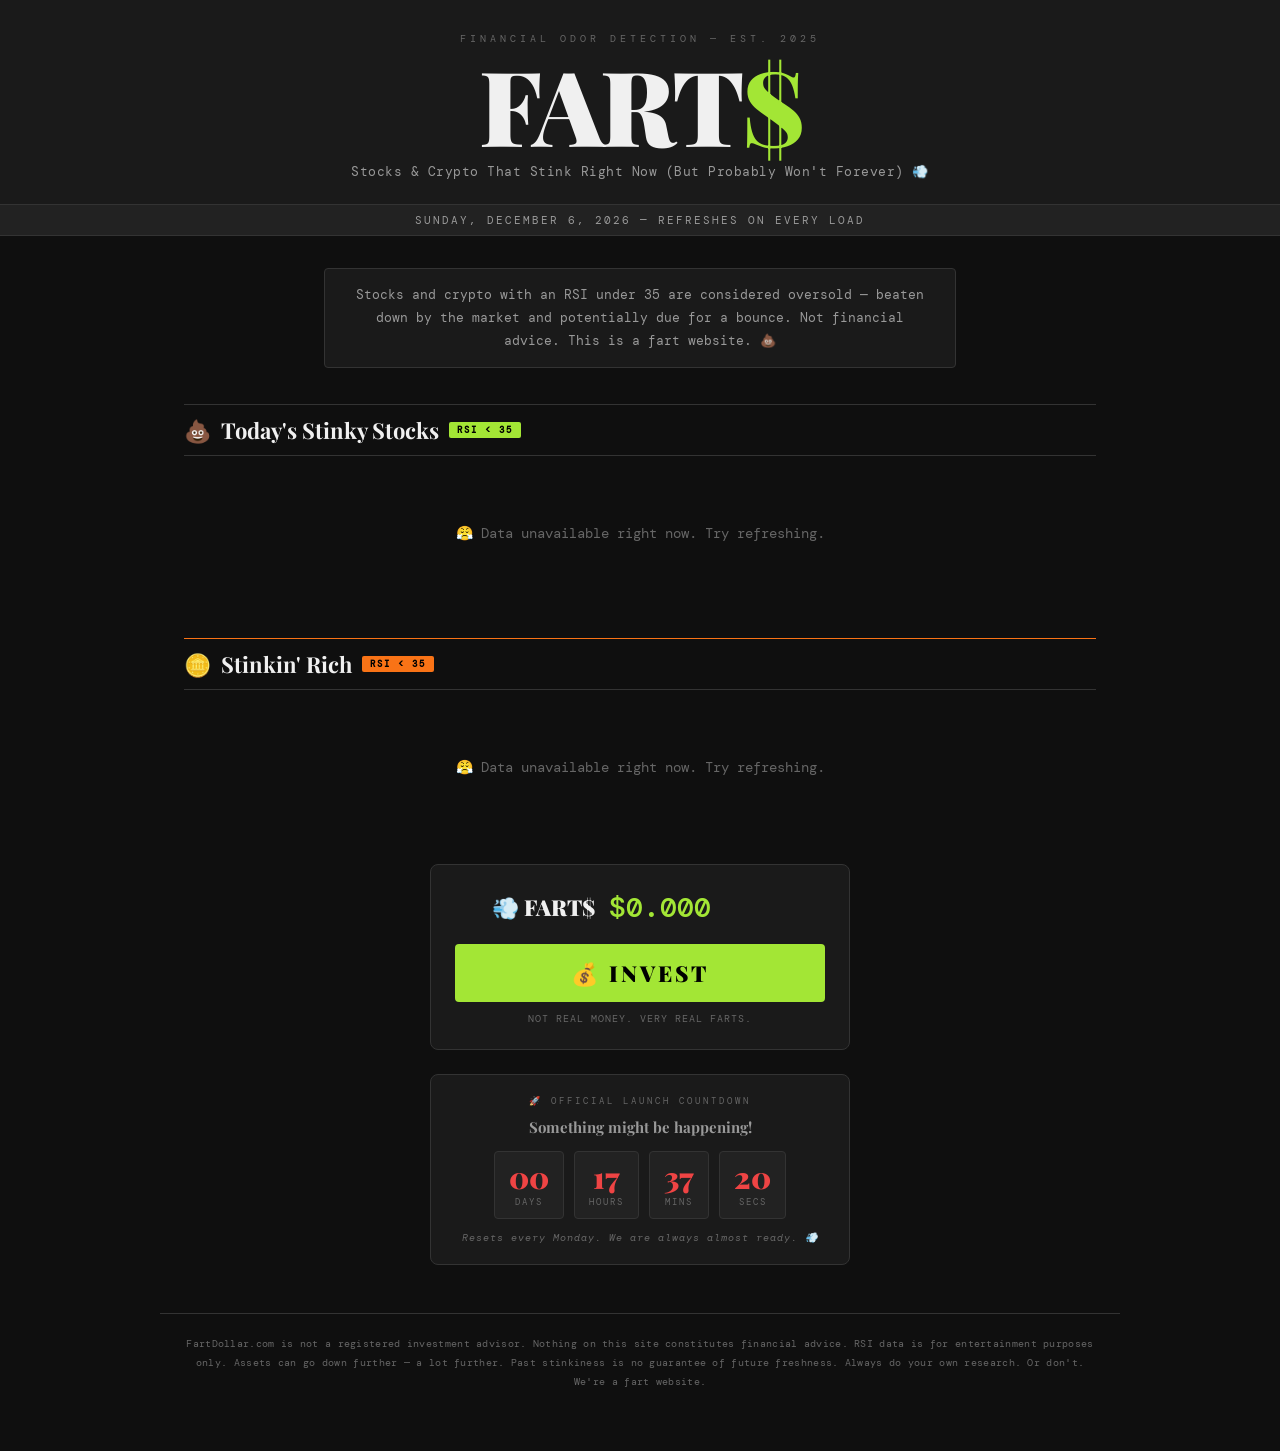
==== index.html @ 593f2642 "Update index.html" ====
<!DOCTYPE html>
<html lang="en">
<head>
  <meta charset="UTF-8" />
  <meta name="viewport" content="width=device-width, initial-scale=1.0" />
  <title>FartDollar.com — Today's Stinky Stocks & Crypto</title>
  <link href="https://fonts.googleapis.com/css2?family=Playfair+Display:wght@700;900&family=DM+Mono:wght@400;500&display=swap" rel="stylesheet" />
  <style>
    :root {
      --bg: #0f0f0f;
      --surface: #1a1a1a;
      --surface2: #222222;
      --border: #333333;
      --text: #f0f0f0;
      --text-muted: #999999;
      --text-dim: #666666;
      --green: #22c55e;
      --red: #ef4444;
      --gold: #f5c842;
      --stink: #a3e635;
      --crypto-accent: #f97316;
    }

    * { margin: 0; padding: 0; box-sizing: border-box; }

    body {
      background: var(--bg);
      color: var(--text);
      font-family: 'DM Mono', monospace;
      min-height: 100vh;
      padding-bottom: 60px;
    }

    /* ---- MASTHEAD ---- */
    .masthead {
      background: var(--surface);
      border-bottom: 1px solid var(--border);
      padding: 32px 24px 24px;
      text-align: center;
    }

    .tagline-top {
      font-size: 10px;
      letter-spacing: 4px;
      text-transform: uppercase;
      color: var(--text-dim);
      margin-bottom: 12px;
    }

    .site-title {
      font-family: 'Playfair Display', serif;
      font-size: clamp(52px, 11vw, 104px);
      font-weight: 900;
      color: var(--text);
      line-height: 0.9;
      letter-spacing: -3px;
      animation: titlePop 0.5s cubic-bezier(0.34, 1.56, 0.64, 1) both;
    }

    @keyframes titlePop {
      from { transform: scale(0.85); opacity: 0; }
      to   { transform: scale(1);    opacity: 1; }
    }

    .dollar-sign { color: var(--stink); }

    .tagline-bottom {
      font-size: 13px;
      color: var(--text-muted);
      margin-top: 12px;
      letter-spacing: 0.5px;
    }

    .waft {
      display: inline-block;
      animation: waft 2.5s ease-in-out infinite;
    }
    @keyframes waft {
      0%,100% { transform: rotate(-8deg) translateY(0); }
      50%      { transform: rotate(8deg)  translateY(-5px); }
    }

    /* ---- DATE BAR ---- */
    .datebar {
      background: var(--surface2);
      border-bottom: 1px solid var(--border);
      text-align: center;
      padding: 8px 16px;
      font-size: 11px;
      letter-spacing: 2px;
      text-transform: uppercase;
      color: var(--text-muted);
    }

    /* ---- EXPLAINER ---- */
    .explainer {
      max-width: 680px;
      margin: 32px auto 0;
      padding: 0 24px;
      text-align: center;
    }

    .explainer p {
      font-size: 13px;
      line-height: 1.8;
      color: var(--text-muted);
      border: 1px solid var(--border);
      padding: 14px 20px;
      background: var(--surface);
      border-radius: 4px;
    }

    /* ---- CONTAINER ---- */
    .container {
      max-width: 960px;
      margin: 36px auto 0;
      padding: 0 24px;
    }

    .section-header {
      font-family: 'Playfair Display', serif;
      font-size: 22px;
      font-weight: 700;
      color: var(--text);
      border-top: 1px solid var(--border);
      border-bottom: 1px solid var(--border);
      padding: 10px 0;
      margin-bottom: 20px;
      display: flex;
      align-items: center;
      gap: 10px;
    }

    .section-header.crypto-header {
      margin-top: 48px;
      border-top-color: var(--crypto-accent);
    }

    .section-header .pill {
      font-family: 'DM Mono', monospace;
      font-size: 9px;
      letter-spacing: 2px;
      text-transform: uppercase;
      background: var(--stink);
      color: #000;
      padding: 2px 8px;
      border-radius: 2px;
    }

    .section-header .pill.crypto {
      background: var(--crypto-accent);
    }

    /* ---- GRID ---- */
    .stocks-grid {
      display: grid;
      grid-template-columns: repeat(auto-fill, minmax(270px, 1fr));
      gap: 16px;
    }

    /* ---- CARDS ---- */
    .stock-card {
      background: var(--surface);
      border: 1px solid var(--border);
      border-radius: 6px;
      padding: 20px;
      position: relative;
      transition: border-color 0.15s, transform 0.15s;
      animation: cardIn 0.35s ease both;
    }

    .stock-card:hover {
      border-color: var(--stink);
      transform: translateY(-2px);
    }

    .stock-card.crypto-card:hover {
      border-color: var(--crypto-accent);
    }

    @keyframes cardIn {
      from { opacity: 0; transform: translateY(12px); }
      to   { opacity: 1; transform: translateY(0); }
    }

    .stock-card:nth-child(1)  { animation-delay: 0.04s; }
    .stock-card:nth-child(2)  { animation-delay: 0.08s; }
    .stock-card:nth-child(3)  { animation-delay: 0.12s; }
    .stock-card:nth-child(4)  { animation-delay: 0.16s; }
    .stock-card:nth-child(5)  { animation-delay: 0.20s; }
    .stock-card:nth-child(6)  { animation-delay: 0.24s; }
    .stock-card:nth-child(7)  { animation-delay: 0.28s; }
    .stock-card:nth-child(8)  { animation-delay: 0.32s; }
    .stock-card:nth-child(9)  { animation-delay: 0.36s; }
    .stock-card:nth-child(10) { animation-delay: 0.40s; }

    .stink-badge {
      position: absolute;
      top: 14px;
      right: 14px;
      font-size: 9px;
      font-weight: 500;
      letter-spacing: 1.5px;
      text-transform: uppercase;
      color: var(--stink);
      border: 1px solid var(--stink);
      padding: 2px 7px;
      border-radius: 2px;
    }

    .stink-badge.crypto { color: var(--crypto-accent); border-color: var(--crypto-accent); }

    .stock-ticker {
      font-family: 'Playfair Display', serif;
      font-size: 28px;
      font-weight: 900;
      color: var(--text);
      line-height: 1;
      padding-right: 70px;
    }

    .stock-name {
      font-size: 10px;
      color: var(--text-dim);
      margin-top: 3px;
      margin-bottom: 14px;
      text-transform: uppercase;
      letter-spacing: 0.5px;
      white-space: nowrap;
      overflow: hidden;
      text-overflow: ellipsis;
    }

    .stock-price-row {
      display: flex;
      align-items: baseline;
      gap: 10px;
      margin-bottom: 12px;
    }

    .stock-price {
      font-size: 20px;
      font-weight: 500;
      color: var(--text);
    }

    .stock-change {
      font-size: 13px;
      font-weight: 500;
      color: var(--red);
    }
    .stock-change.up { color: var(--green); }

    .divider {
      border: none;
      border-top: 1px solid var(--border);
      margin: 10px 0;
    }

    .stock-meta {
      display: grid;
      grid-template-columns: 1fr 1fr;
      gap: 10px;
    }

    .meta-item label {
      display: block;
      font-size: 9px;
      text-transform: uppercase;
      letter-spacing: 1px;
      color: var(--text-dim);
      margin-bottom: 2px;
    }

    .meta-item span {
      font-size: 13px;
      font-weight: 500;
      color: var(--text);
    }

    .rsi-wrap { grid-column: 1 / -1; }

    .rsi-label-row {
      display: flex;
      justify-content: space-between;
      font-size: 9px;
      color: var(--text-dim);
      text-transform: uppercase;
      letter-spacing: 1px;
      margin-bottom: 4px;
    }

    .rsi-bar {
      height: 5px;
      background: var(--surface2);
      border-radius: 3px;
      overflow: hidden;
    }

    .rsi-fill {
      height: 100%;
      border-radius: 3px;
      background: linear-gradient(to right, var(--green), var(--gold), var(--red));
    }

    .verdict {
      margin-top: 12px;
      font-size: 11px;
      font-style: italic;
      color: var(--text-muted);
      line-height: 1.5;
      border-left: 2px solid var(--border);
      padding-left: 10px;
    }

    /* ---- LOADING ---- */
    .loading-state {
      grid-column: 1 / -1;
      text-align: center;
      padding: 48px 24px;
      color: var(--text-dim);
      font-size: 14px;
    }

    .spin { display: inline-block; animation: spin 1s linear infinite; }
    @keyframes spin { to { transform: rotate(360deg); } }

    /* ---- FART BTN ---- */
    /* ---- INVEST WIDGET ---- */
    .invest-widget {
      margin: 40px auto 0;
      max-width: 420px;
      background: var(--surface);
      border: 1px solid var(--border);
      border-radius: 8px;
      padding: 24px;
      text-align: center;
    }

    .ticker-row {
      display: flex;
      align-items: center;
      justify-content: center;
      gap: 14px;
      margin-bottom: 18px;
    }

    .ticker-symbol {
      font-family: 'Playfair Display', serif;
      font-size: 22px;
      font-weight: 900;
      color: var(--text);
    }

    .ticker-price {
      font-size: 28px;
      font-weight: 500;
      color: var(--stink);
      transition: color 0.15s;
      font-variant-numeric: tabular-nums;
    }

    .ticker-change {
      font-size: 12px;
      color: var(--green);
      opacity: 0;
      transition: opacity 0.3s;
    }

    .ticker-change.flash { opacity: 1; }

    .invest-btn {
      display: block;
      width: 100%;
      background: var(--stink);
      color: #000;
      border: none;
      font-family: 'Playfair Display', serif;
      font-size: 22px;
      font-weight: 900;
      letter-spacing: 3px;
      text-transform: uppercase;
      padding: 14px 24px;
      cursor: pointer;
      border-radius: 4px;
      transition: background 0.15s, transform 0.1s;
      margin-bottom: 10px;
    }
    .invest-btn:hover  { background: #c8f035; }
    .invest-btn:active { transform: scale(0.97); }

    .invest-sub {
      font-size: 10px;
      color: var(--text-dim);
      letter-spacing: 1px;
      text-transform: uppercase;
    }


    /* ---- COUNTDOWN ---- */
    .countdown-widget {
      margin: 24px auto 0;
      max-width: 420px;
      background: var(--surface);
      border: 1px solid var(--border);
      border-radius: 8px;
      padding: 20px 24px;
      text-align: center;
    }
    .countdown-label {
      font-size: 9px;
      letter-spacing: 3px;
      text-transform: uppercase;
      color: var(--text-dim);
      margin-bottom: 10px;
    }
    .countdown-title {
      font-family: 'Playfair Display', serif;
      font-size: 15px;
      font-weight: 700;
      color: var(--text-muted);
      margin-bottom: 14px;
    }
    .countdown-blocks {
      display: flex;
      justify-content: center;
      gap: 10px;
    }
    .cd-block {
      background: var(--surface2);
      border: 1px solid var(--border);
      border-radius: 4px;
      padding: 10px 14px;
      min-width: 60px;
    }
    .cd-num {
      font-family: 'Playfair Display', serif;
      font-size: 30px;
      font-weight: 900;
      color: var(--red);
      line-height: 1;
      font-variant-numeric: tabular-nums;
    }
    .cd-unit {
      font-size: 9px;
      letter-spacing: 2px;
      text-transform: uppercase;
      color: var(--text-dim);
      margin-top: 4px;
    }
    .countdown-sub {
      font-size: 10px;
      color: var(--text-dim);
      letter-spacing: 1px;
      margin-top: 12px;
      font-style: italic;
    }
    .puff {
      position: fixed;
      pointer-events: none;
      font-size: 30px;
      animation: puff 1.3s ease-out forwards;
      z-index: 999;
    }
    @keyframes puff {
      0%   { opacity: 1; transform: scale(0.5) translateY(0); }
      100% { opacity: 0; transform: scale(2.2) translateY(-70px); }
    }

    /* ---- FOOTER ---- */
    footer {
      max-width: 960px;
      margin: 48px auto 0;
      padding: 20px 24px 0;
      border-top: 1px solid var(--border);
      font-size: 10px;
      letter-spacing: 0.3px;
      color: var(--text-dim);
      text-align: center;
      line-height: 1.9;
    }
  </style>
</head>
<body>

  <div class="masthead">
    <div class="tagline-top">Financial Odor Detection — Est. 2025</div>
    <div class="site-title">FART<span class="dollar-sign">$</span></div>
    <div class="tagline-bottom">
      Stocks &amp; Crypto That Stink Right Now (But Probably Won't Forever)
      <span class="waft">💨</span>
    </div>
  </div>

  <div class="datebar" id="datebar">Loading market data...</div>

  <div class="explainer">
    <p>
      Stocks and crypto with an RSI under 35 are considered oversold — beaten down by the market and potentially due for a bounce.
      Not financial advice. This is a fart website. 💩
    </p>
  </div>

  <div class="container">

    <div class="section-header">
      <span>💩</span> Today's Stinky Stocks
      <span class="pill">RSI &lt; 35</span>
    </div>
    <div id="stocks-grid" class="stocks-grid">
      <div class="loading-state"><span class="spin">⏳</span>&nbsp; Sniffing the market...</div>
    </div>

    <div class="section-header crypto-header">
      <span>🪙</span> Stinkin' Rich
      <span class="pill crypto">RSI &lt; 35</span>
    </div>
    <div id="crypto-grid" class="stocks-grid">
      <div class="loading-state"><span class="spin">⏳</span>&nbsp; Sniffing the blockchain...</div>
    </div>

    <div class="invest-widget">
      <div class="ticker-row">
        <div class="ticker-symbol">💨 FART$</div>
        <div class="ticker-price" id="fart-price">$0.000</div>
        <div class="ticker-change" id="fart-change">▲ +$0.001</div>
      </div>
      <button class="invest-btn" onclick="invest()">💰 INVEST</button>
      <div class="invest-sub">Not real money. Very real farts.</div>
    </div>

    <div class="countdown-widget">
      <div class="countdown-label">🚀 Official Launch Countdown</div>
      <div class="countdown-title">Something might be happening!</div>
      <div class="countdown-blocks">
        <div class="cd-block"><div class="cd-num" id="cd-d">00</div><div class="cd-unit">Days</div></div>
        <div class="cd-block"><div class="cd-num" id="cd-h">00</div><div class="cd-unit">Hours</div></div>
        <div class="cd-block"><div class="cd-num" id="cd-m">00</div><div class="cd-unit">Mins</div></div>
        <div class="cd-block"><div class="cd-num" id="cd-s">00</div><div class="cd-unit">Secs</div></div>
      </div>
      <div class="countdown-sub">Resets every Monday. We are always almost ready. 💨</div>
    </div>
  </div>

  <footer>
    FartDollar.com is not a registered investment advisor. Nothing on this site constitutes financial advice.
    RSI data is for entertainment purposes only. Assets can go down further — a lot further.
    Past stinkiness is no guarantee of future freshness. Always do your own research. Or don't. We're a fart website.
  </footer>

  <script>
    // ---- WEB AUDIO FART ----
    function playFart() {
      const ctx = new (window.AudioContext || window.webkitAudioContext)();
      const dur = 0.85;
      const buf = ctx.createBuffer(1, ctx.sampleRate * dur, ctx.sampleRate);
      const d = buf.getChannelData(0);
      for (let i = 0; i < d.length; i++) {
        const t = i / ctx.sampleRate;
        const freq = 85 + 55 * Math.exp(-t * 4) + 18 * Math.sin(t * 38);
        d[i] = (Math.random() * 2 - 1) * 0.55 * Math.exp(-t * 3)
              + Math.sin(2 * Math.PI * freq * t) * 0.38 * Math.exp(-t * 2.4);
      }
      const src = ctx.createBufferSource();
      src.buffer = buf;
      const gain = ctx.createGain();
      gain.gain.setValueAtTime(0.75, 0);
      gain.gain.exponentialRampToValueAtTime(0.001, dur);
      src.connect(gain); gain.connect(ctx.destination); src.start();

      ['💨','😤','🌫️','💨','🤢'].forEach((e, i) => {
        setTimeout(() => {
          const el = document.createElement('div');
          el.className = 'puff'; el.textContent = e;
          el.style.left = (15 + Math.random() * 65) + 'vw';
          el.style.top  = (15 + Math.random() * 55) + 'vh';
          document.body.appendChild(el);
          setTimeout(() => el.remove(), 1400);
        }, i * 130);
      });
    }

    // ---- DATE ----
    document.getElementById('datebar').textContent =
      new Date().toLocaleDateString('en-US', { weekday:'long', year:'numeric', month:'long', day:'numeric' })
      + ' — Refreshes on every load';

    // ---- VERDICTS ----
    const STOCK_VERDICTS = [
      "Has been through worse. Probably.",
      "Down bad, but the fundamentals haven't changed.",
      "The market overreacted. At least that's the hope.",
      "Smells like an opportunity if you can hold your nose.",
      "Everyone hates it right now. Contrarian catnip.",
      "Beat up, not beaten. (Allegedly.)",
      "Technically oversold. Emotionally, who knows.",
      "The chart looks like a ski slope. Time to buy a lift ticket?",
      "Still standing. Just barely.",
      "This too shall pass. Hopefully.",
    ];

    const CRYPTO_VERDICTS = [
      "The blockchain is crying. Probably.",
      "Web3 believers are buying this dip. Or so they claim.",
      "Down bad. But it's crypto, so who even knows.",
      "Your degenerate uncle would call this a gift.",
      "If you squint at the chart, it looks like a bottom.",
      "Oversold or just... over? That's the question.",
      "HODLers are sweating. Opportunity awaits?",
      "The vibes are terrible. The RSI agrees.",
      "Even the memes have gotten quieter.",
      "Buy the stink, sell the rally. (Not advice.)",
    ];

    // ---- WATCHLISTS ----
    const STOCK_WATCHLIST = [
      { ticker: 'AAPL',  name: 'Apple' },
      { ticker: 'MSFT',  name: 'Microsoft' },
      { ticker: 'GOOGL', name: 'Alphabet' },
      { ticker: 'AMZN',  name: 'Amazon' },
      { ticker: 'META',  name: 'Meta' },
      { ticker: 'NVDA',  name: 'NVIDIA' },
      { ticker: 'TSLA',  name: 'Tesla' },
      { ticker: 'AMD',   name: 'AMD' },
      { ticker: 'INTC',  name: 'Intel' },
      { ticker: 'NFLX',  name: 'Netflix' },
      { ticker: 'DIS',   name: 'Disney' },
      { ticker: 'PYPL',  name: 'PayPal' },
      { ticker: 'SNAP',  name: 'Snap' },
      { ticker: 'UBER',  name: 'Uber' },
      { ticker: 'COIN',  name: 'Coinbase' },
      { ticker: 'PLTR',  name: 'Palantir' },
      { ticker: 'SHOP',  name: 'Shopify' },
      { ticker: 'NIO',   name: 'NIO' },
      { ticker: 'BABA',  name: 'Alibaba' },
      { ticker: 'PFE',   name: 'Pfizer' },
      { ticker: 'BAC',   name: 'Bank of America' },
      { ticker: 'XOM',   name: 'ExxonMobil' },
      { ticker: 'F',     name: 'Ford' },
      { ticker: 'GM',    name: 'GM' },
      { ticker: 'NKE',   name: 'Nike' },
    ];

    const CRYPTO_WATCHLIST = [
      { ticker: 'BTC',  name: 'Bitcoin' },
      { ticker: 'ETH',  name: 'Ethereum' },
      { ticker: 'SOL',  name: 'Solana' },
      { ticker: 'XRP',  name: 'XRP' },
      { ticker: 'DOGE', name: 'Dogecoin' },
      { ticker: 'ADA',  name: 'Cardano' },
      { ticker: 'AVAX', name: 'Avalanche' },
      { ticker: 'LINK', name: 'Chainlink' },
      { ticker: 'DOT',  name: 'Polkadot' },
      { ticker: 'LTC',  name: 'Litecoin' },
    ];

    const POLY_KEY = 'uqV0UrgYGRmx0b2CG7XUyuDsLj2h6HIE';

    // Fetch 60 days of daily closes from Polygon, calculate RSI ourselves
    async function fetchStock({ ticker, name }) {
      try {
        const to   = new Date().toISOString().slice(0, 10);
        const from = new Date(Date.now() - 90 * 86400000).toISOString().slice(0, 10);

        // Aggregates (daily candles)
        const aggUrl = `https://api.polygon.io/v2/aggs/ticker/${ticker}/range/1/day/${from}/${to}?adjusted=true&sort=asc&limit=120&apiKey=${POLY_KEY}`;
        const aggRes = await fetch(aggUrl);
        const aggJson = await aggRes.json();
        if (!aggJson.results || aggJson.results.length < 15) return null;

        const results  = aggJson.results;
        const closes   = results.map(r => r.c);
        const latest   = results[results.length - 1];
        const prev     = results[results.length - 2];
        const price    = latest.c;
        const prevClose = prev.c;
        const change   = price - prevClose;
        const changePct = (change / prevClose) * 100;
        const volume   = latest.v;
        const rsi      = calcRSI(closes, 14);

        // Get market cap from ticker details
        let mktCap = null;
        try {
          const detUrl = `https://api.polygon.io/v3/reference/tickers/${ticker}?apiKey=${POLY_KEY}`;
          const detRes = await fetch(detUrl);
          const detJson = await detRes.json();
          mktCap = detJson.results?.market_cap || null;
        } catch {}

        return { ticker, name, price, change, changePct, rsi, volume, mktCap };
      } catch { return null; }
    }

    async function fetchCrypto({ ticker, name }) {
      try {
        const to   = new Date().toISOString().slice(0, 10);
        const from = new Date(Date.now() - 90 * 86400000).toISOString().slice(0, 10);
        const symbol = `X:${ticker}USD`;

        const aggUrl = `https://api.polygon.io/v2/aggs/ticker/${symbol}/range/1/day/${from}/${to}?adjusted=true&sort=asc&limit=120&apiKey=${POLY_KEY}`;
        const aggRes = await fetch(aggUrl);
        const aggJson = await aggRes.json();
        if (!aggJson.results || aggJson.results.length < 15) return null;

        const results   = aggJson.results;
        const closes    = results.map(r => r.c);
        const latest    = results[results.length - 1];
        const prev      = results[results.length - 2];
        const price     = latest.c;
        const prevClose = prev.c;
        const change    = price - prevClose;
        const changePct = (change / prevClose) * 100;
        const volume    = latest.v;
        const rsi       = calcRSI(closes, 14);

        return { ticker, name, price, change, changePct, rsi, volume, mktCap: null };
      } catch { return null; }
    }

    function calcRSI(closes, period) {
      if (closes.length < period + 1) return null;
      let gains = 0, losses = 0;
      for (let i = closes.length - period; i < closes.length; i++) {
        const diff = closes[i] - closes[i - 1];
        if (diff > 0) gains += diff; else losses += Math.abs(diff);
      }
      const ag = gains / period, al = losses / period;
      if (al === 0) return 100;
      return 100 - (100 / (1 + ag / al));
    }

    function fmt(n) {
      if (!n) return '—';
      if (n >= 1e12) return '$' + (n/1e12).toFixed(1) + 'T';
      if (n >= 1e9)  return '$' + (n/1e9).toFixed(1)  + 'B';
      if (n >= 1e6)  return '$' + (n/1e6).toFixed(1)  + 'M';
      return '$' + n.toLocaleString();
    }

    function fmtVol(n) {
      if (!n) return '—';
      if (n >= 1e9) return (n/1e9).toFixed(1) + 'B';
      if (n >= 1e6) return (n/1e6).toFixed(1) + 'M';
      if (n >= 1e3) return (n/1e3).toFixed(0) + 'K';
      return n.toString();
    }

    function fmtPrice(p, isCrypto) {
      if (!p) return '—';
      if (isCrypto && p < 1)   return '$' + p.toFixed(4);
      if (isCrypto && p < 100) return '$' + p.toFixed(2);
      return '$' + p.toLocaleString(undefined, { minimumFractionDigits: 2, maximumFractionDigits: 2 });
    }

    function renderCard(stock, idx, isCrypto) {
      const verdicts = isCrypto ? CRYPTO_VERDICTS : STOCK_VERDICTS;
      const isUp = stock.change >= 0;
      const rsiPct = Math.min(100, Math.max(0, stock.rsi || 0));
      const verdict = verdicts[idx % verdicts.length];
      const cryptoClass = isCrypto ? ' crypto-card' : '';
      const badgeClass  = isCrypto ? ' crypto' : '';
      const displayTicker = stock.ticker.replace('-USD', '');

      return `
        <div class="stock-card${cryptoClass}">
          <div class="stink-badge${badgeClass}">💩 Oversold</div>
          <div class="stock-ticker">${displayTicker}</div>
          <div class="stock-name">${stock.name}</div>
          <div class="stock-price-row">
            <div class="stock-price">${fmtPrice(stock.price, isCrypto)}</div>
            <div class="stock-change ${isUp ? 'up' : ''}">
              ${isUp ? '▲' : '▼'} ${Math.abs(stock.changePct).toFixed(2)}%
            </div>
          </div>
          <hr class="divider"/>
          <div class="stock-meta">
            <div class="meta-item">
              <label>Mkt Cap</label>
              <span>${fmt(stock.mktCap)}</span>
            </div>
            <div class="meta-item">
              <label>Volume</label>
              <span>${fmtVol(stock.volume)}</span>
            </div>
            <div class="rsi-wrap">
              <div class="rsi-label-row">
                <span>RSI(14): ${stock.rsi?.toFixed(1) ?? '—'}</span>
                <span>Oversold → Overbought</span>
              </div>
              <div class="rsi-bar">
                <div class="rsi-fill" style="width: ${rsiPct}%"></div>
              </div>
            </div>
          </div>
          <div class="verdict">${verdict}</div>
        </div>
      `;
    }

    async function loadSection(watchlist, gridId, isCrypto) {
      const grid = document.getElementById(gridId);

      // Polygon has no per-call rate limits — fetch all in parallel
      const fetched = await Promise.all(
        watchlist.map(item => isCrypto ? fetchCrypto(item) : fetchStock(item))
      );
      let results = fetched.filter(Boolean);

      const oversold = results
        .filter(s => s.rsi !== null && s.rsi < 35)
        .sort((a, b) => a.rsi - b.rsi)
        .slice(0, 9);

      if (oversold.length === 0) {
        const fallback = results
          .filter(s => s.rsi !== null)
          .sort((a, b) => a.rsi - b.rsi)
          .slice(0, 6);

        if (fallback.length === 0) {
          grid.innerHTML = `<div class="loading-state">😤 Data unavailable right now. Try refreshing.</div>`;
          return;
        }

        const note = isCrypto
          ? "Nothing's truly oversold in crypto today — showing the least-loved coins from our watchlist."
          : "Nothing's truly oversold today — showing the least-loved stocks from our watchlist.";

        grid.innerHTML = `
          <div style="grid-column:1/-1;font-size:11px;color:var(--text-dim);font-style:italic;margin-bottom:4px;">
            💡 ${note}
          </div>
          ${fallback.map((s, i) => renderCard(s, i, isCrypto)).join('')}
        `;
        return;
      }

      grid.innerHTML = oversold.map((s, i) => renderCard(s, i, isCrypto)).join('');
    }

    // ---- INVEST TICKER ----
    let fartPrice = 0.000;

    function invest() {
      fartPrice = Math.round((fartPrice + 0.001) * 1000) / 1000;
      const priceEl  = document.getElementById('fart-price');
      const changeEl = document.getElementById('fart-change');
      priceEl.textContent = '$' + fartPrice.toFixed(3);
      changeEl.classList.remove('flash');
      void changeEl.offsetWidth; // reflow to restart animation
      changeEl.classList.add('flash');
      setTimeout(() => changeEl.classList.remove('flash'), 800);
      playFart();
    }


    // ---- COUNTDOWN (resets every Monday) ----
    function updateCountdown() {
      const now = new Date();
      const nextMonday = new Date(now);
      const day = now.getDay(); // 0=Sun, 1=Mon...
      const daysUntilMonday = day === 1 ? 7 : (8 - day) % 7 || 7;
      nextMonday.setDate(now.getDate() + daysUntilMonday);
      nextMonday.setHours(0, 0, 0, 0);
      const diff = nextMonday - now;
      const d = Math.floor(diff / 86400000);
      const h = Math.floor((diff % 86400000) / 3600000);
      const m = Math.floor((diff % 3600000) / 60000);
      const s = Math.floor((diff % 60000) / 1000);
      document.getElementById("cd-d").textContent = String(d).padStart(2,"0");
      document.getElementById("cd-h").textContent = String(h).padStart(2,"0");
      document.getElementById("cd-m").textContent = String(m).padStart(2,"0");
      document.getElementById("cd-s").textContent = String(s).padStart(2,"0");
    }
    updateCountdown();
    setInterval(updateCountdown, 1000);
    loadSection(STOCK_WATCHLIST, 'stocks-grid', false);
    loadSection(CRYPTO_WATCHLIST, 'crypto-grid', true);
  </script>
</body>
</html>
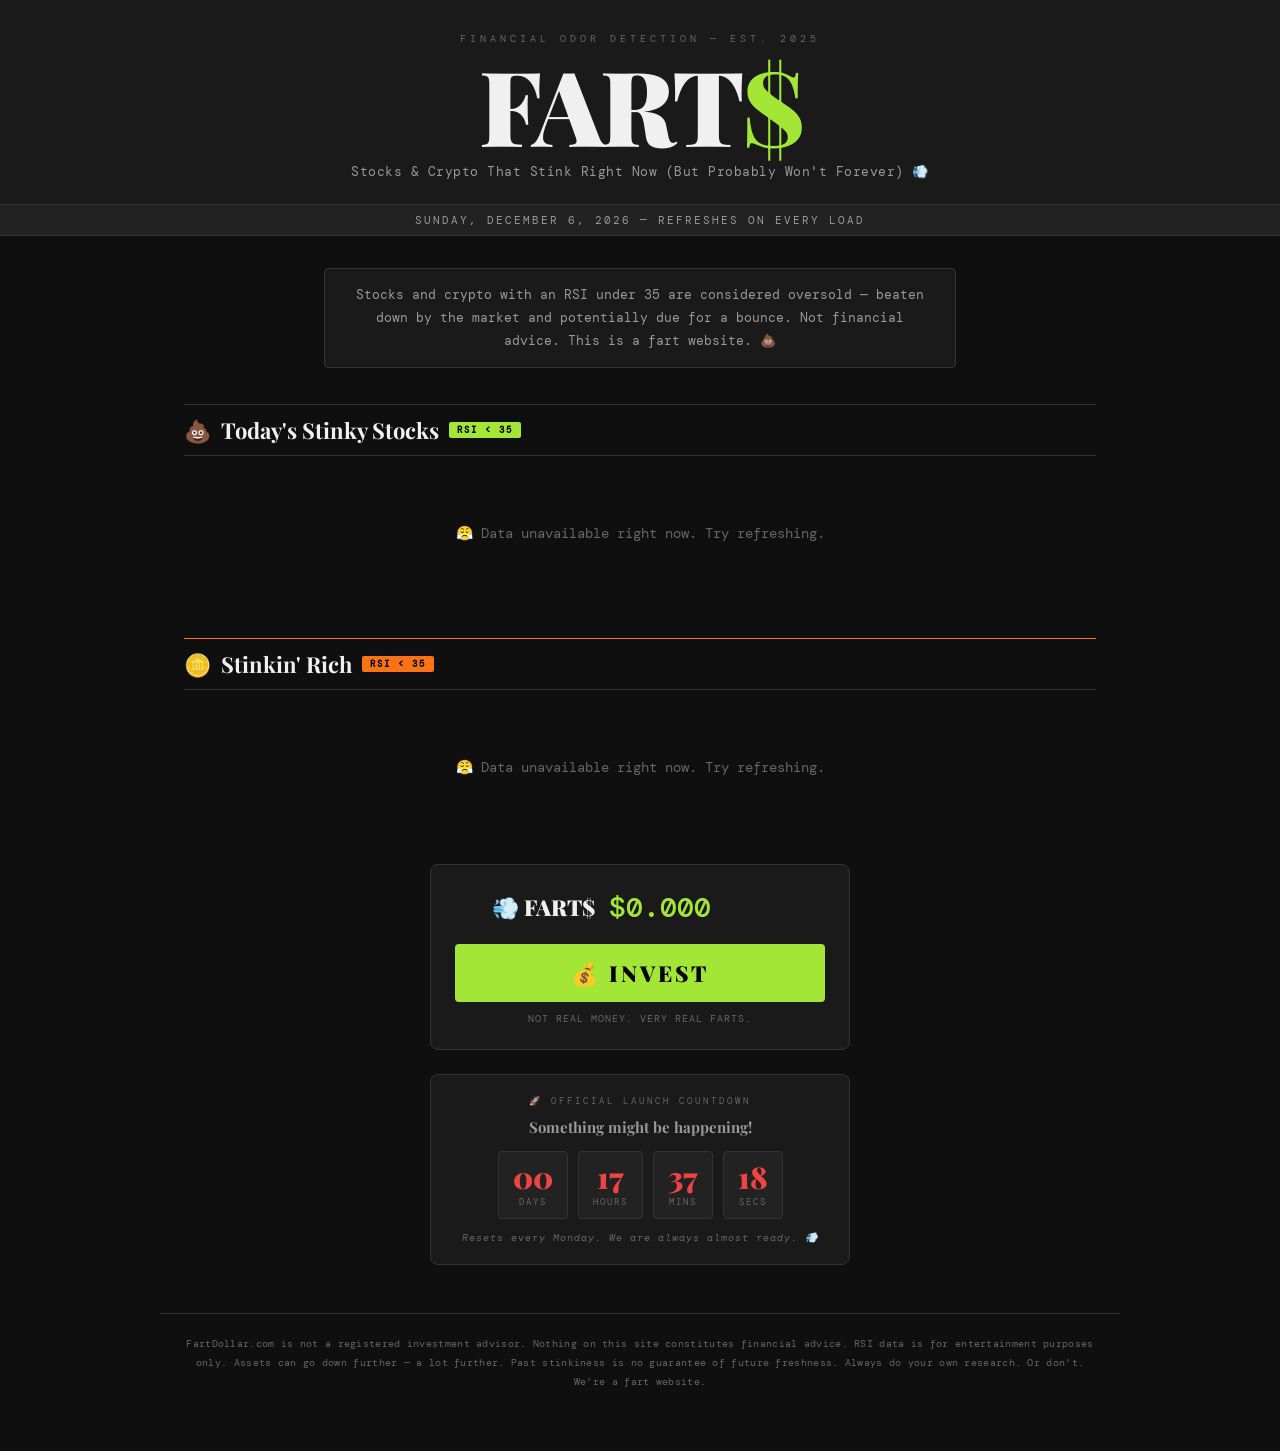
==== commit ab65f065: "Update index.html" ====
--- a/index.html
+++ b/index.html
@@ -660,7 +660,7 @@
     async function fetchStock({ ticker, name }) {
       try {
         const to   = new Date().toISOString().slice(0, 10);
-        const from = new Date(Date.now() - 90 * 86400000).toISOString().slice(0, 10);
+        const from = new Date(Date.now() - 30 * 86400000).toISOString().slice(0, 10);
 
         // Aggregates (daily candles)
         const aggUrl = `https://api.polygon.io/v2/aggs/ticker/${ticker}/range/1/day/${from}/${to}?adjusted=true&sort=asc&limit=120&apiKey=${POLY_KEY}`;
@@ -679,23 +679,14 @@
         const volume   = latest.v;
         const rsi      = calcRSI(closes, 14);
 
-        // Get market cap from ticker details
-        let mktCap = null;
-        try {
-          const detUrl = `https://api.polygon.io/v3/reference/tickers/${ticker}?apiKey=${POLY_KEY}`;
-          const detRes = await fetch(detUrl);
-          const detJson = await detRes.json();
-          mktCap = detJson.results?.market_cap || null;
-        } catch {}
-
-        return { ticker, name, price, change, changePct, rsi, volume, mktCap };
+        return { ticker, name, price, change, changePct, rsi, volume, mktCap: null };
       } catch { return null; }
     }
 
     async function fetchCrypto({ ticker, name }) {
       try {
         const to   = new Date().toISOString().slice(0, 10);
-        const from = new Date(Date.now() - 90 * 86400000).toISOString().slice(0, 10);
+        const from = new Date(Date.now() - 30 * 86400000).toISOString().slice(0, 10);
         const symbol = `X:${ticker}USD`;
 
         const aggUrl = `https://api.polygon.io/v2/aggs/ticker/${symbol}/range/1/day/${from}/${to}?adjusted=true&sort=asc&limit=120&apiKey=${POLY_KEY}`;
@@ -875,8 +866,11 @@
     }
     updateCountdown();
     setInterval(updateCountdown, 1000);
-    loadSection(STOCK_WATCHLIST, 'stocks-grid', false);
-    loadSection(CRYPTO_WATCHLIST, 'crypto-grid', true);
+    // Load both sections simultaneously
+    Promise.all([
+      loadSection(STOCK_WATCHLIST, 'stocks-grid', false),
+      loadSection(CRYPTO_WATCHLIST, 'crypto-grid', true)
+    ]);
   </script>
 </body>
 </html>
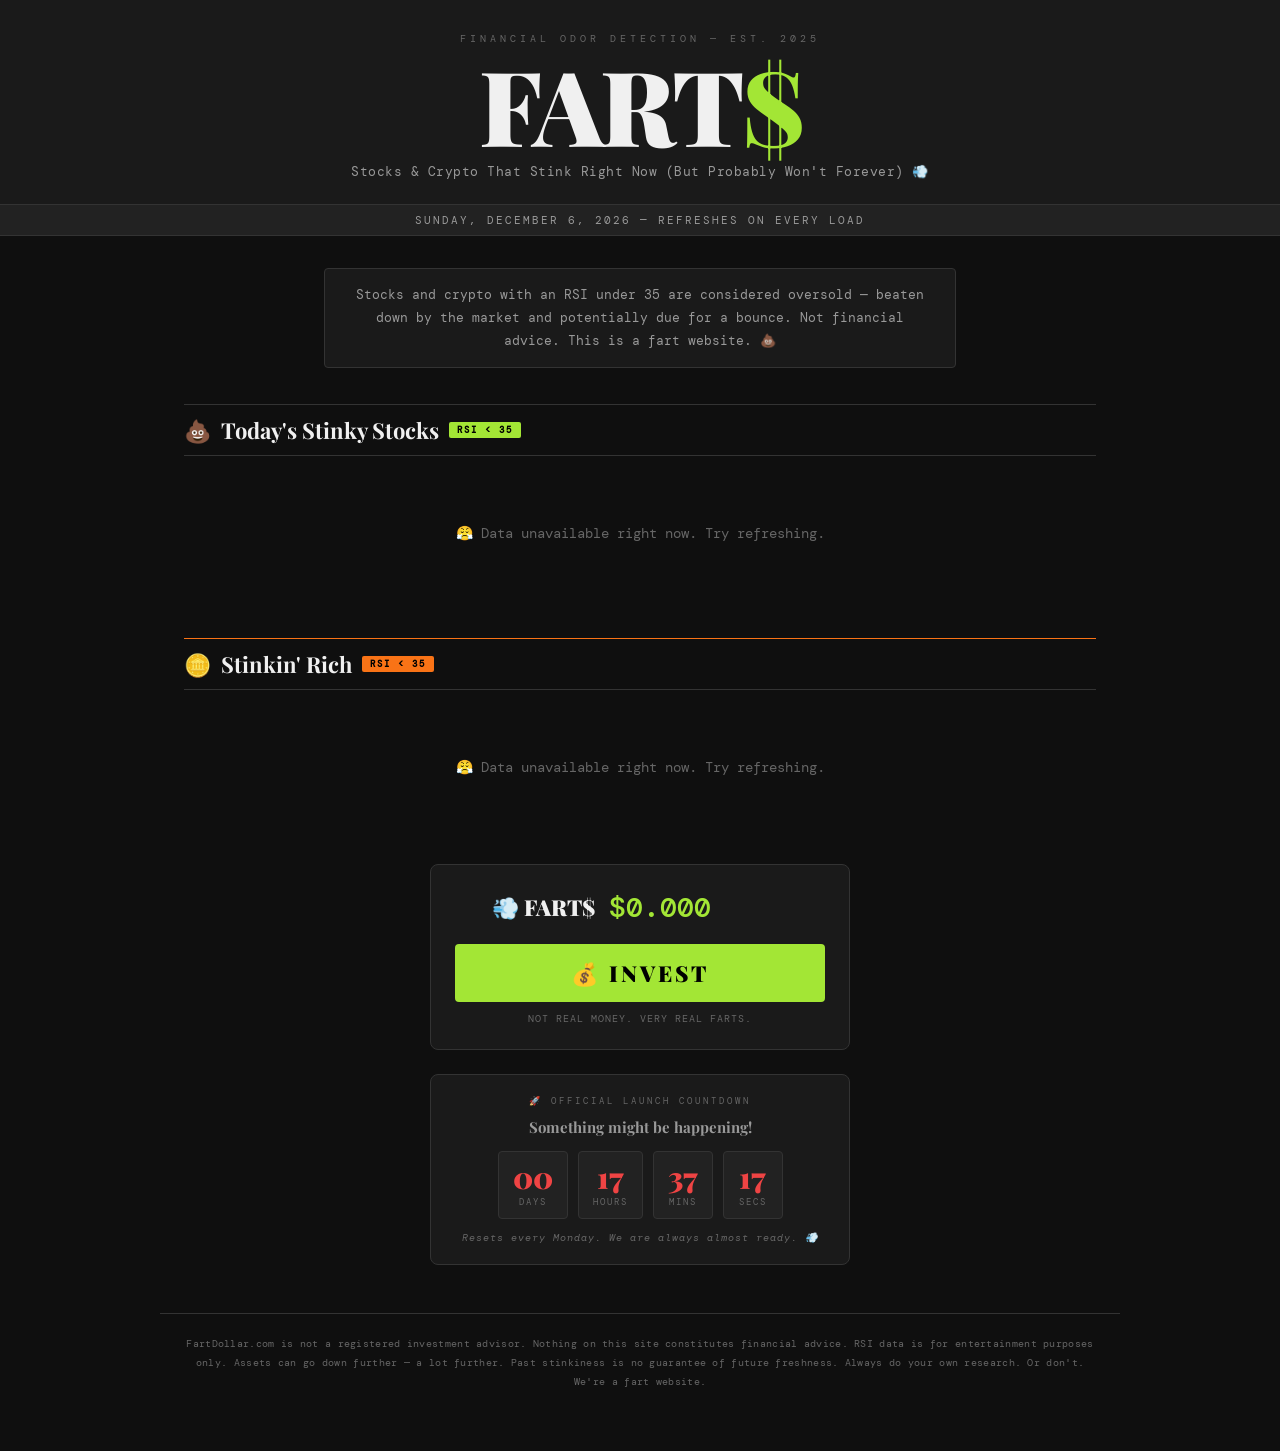
==== commit cbd3b299: "Update index.html" ====
--- a/index.html
+++ b/index.html
@@ -656,28 +656,26 @@
 
     const POLY_KEY = 'uqV0UrgYGRmx0b2CG7XUyuDsLj2h6HIE';
 
-    // Fetch 60 days of daily closes from Polygon, calculate RSI ourselves
+    // Use Polygon's native RSI indicator + snapshot endpoints — 2 small calls per ticker
     async function fetchStock({ ticker, name }) {
       try {
-        const to   = new Date().toISOString().slice(0, 10);
-        const from = new Date(Date.now() - 30 * 86400000).toISOString().slice(0, 10);
-
-        // Aggregates (daily candles)
-        const aggUrl = `https://api.polygon.io/v2/aggs/ticker/${ticker}/range/1/day/${from}/${to}?adjusted=true&sort=asc&limit=120&apiKey=${POLY_KEY}`;
-        const aggRes = await fetch(aggUrl);
-        const aggJson = await aggRes.json();
-        if (!aggJson.results || aggJson.results.length < 15) return null;
-
-        const results  = aggJson.results;
-        const closes   = results.map(r => r.c);
-        const latest   = results[results.length - 1];
-        const prev     = results[results.length - 2];
-        const price    = latest.c;
-        const prevClose = prev.c;
-        const change   = price - prevClose;
+        const [snapRes, rsiRes] = await Promise.all([
+          fetch(`https://api.polygon.io/v2/snapshot/locale/us/markets/stocks/tickers/${ticker}?apiKey=${POLY_KEY}`),
+          fetch(`https://api.polygon.io/v1/indicators/rsi/${ticker}?timespan=day&adjusted=true&window=14&series_type=close&order=desc&limit=1&apiKey=${POLY_KEY}`)
+        ]);
+        const snapJson = await snapRes.json();
+        const rsiJson  = await rsiRes.json();
+
+        const snap = snapJson?.ticker;
+        const rsiVal = rsiJson?.results?.values?.[0]?.value;
+        if (!snap || rsiVal == null) return null;
+
+        const price     = snap.day?.c || snap.prevDay?.c;
+        const prevClose = snap.prevDay?.c;
+        const change    = price - prevClose;
         const changePct = (change / prevClose) * 100;
-        const volume   = latest.v;
-        const rsi      = calcRSI(closes, 14);
+        const volume    = snap.day?.v || snap.prevDay?.v;
+        const rsi       = rsiVal;
 
         return { ticker, name, price, change, changePct, rsi, volume, mktCap: null };
       } catch { return null; }
@@ -685,40 +683,27 @@
 
     async function fetchCrypto({ ticker, name }) {
       try {
-        const to   = new Date().toISOString().slice(0, 10);
-        const from = new Date(Date.now() - 30 * 86400000).toISOString().slice(0, 10);
         const symbol = `X:${ticker}USD`;
-
-        const aggUrl = `https://api.polygon.io/v2/aggs/ticker/${symbol}/range/1/day/${from}/${to}?adjusted=true&sort=asc&limit=120&apiKey=${POLY_KEY}`;
-        const aggRes = await fetch(aggUrl);
-        const aggJson = await aggRes.json();
-        if (!aggJson.results || aggJson.results.length < 15) return null;
-
-        const results   = aggJson.results;
-        const closes    = results.map(r => r.c);
-        const latest    = results[results.length - 1];
-        const prev      = results[results.length - 2];
-        const price     = latest.c;
-        const prevClose = prev.c;
+        const [snapRes, rsiRes] = await Promise.all([
+          fetch(`https://api.polygon.io/v2/snapshot/locale/global/markets/crypto/tickers/${symbol}?apiKey=${POLY_KEY}`),
+          fetch(`https://api.polygon.io/v1/indicators/rsi/${symbol}?timespan=day&adjusted=true&window=14&series_type=close&order=desc&limit=1&apiKey=${POLY_KEY}`)
+        ]);
+        const snapJson = await snapRes.json();
+        const rsiJson  = await rsiRes.json();
+
+        const snap   = snapJson?.ticker;
+        const rsiVal = rsiJson?.results?.values?.[0]?.value;
+        if (!snap || rsiVal == null) return null;
+
+        const price     = snap.day?.c || snap.prevDay?.c;
+        const prevClose = snap.prevDay?.c;
         const change    = price - prevClose;
         const changePct = (change / prevClose) * 100;
-        const volume    = latest.v;
-        const rsi       = calcRSI(closes, 14);
+        const volume    = snap.day?.v || snap.prevDay?.v;
+        const rsi       = rsiVal;
 
         return { ticker, name, price, change, changePct, rsi, volume, mktCap: null };
       } catch { return null; }
-    }
-
-    function calcRSI(closes, period) {
-      if (closes.length < period + 1) return null;
-      let gains = 0, losses = 0;
-      for (let i = closes.length - period; i < closes.length; i++) {
-        const diff = closes[i] - closes[i - 1];
-        if (diff > 0) gains += diff; else losses += Math.abs(diff);
-      }
-      const ag = gains / period, al = losses / period;
-      if (al === 0) return 100;
-      return 100 - (100 / (1 + ag / al));
     }
 
     function fmt(n) {
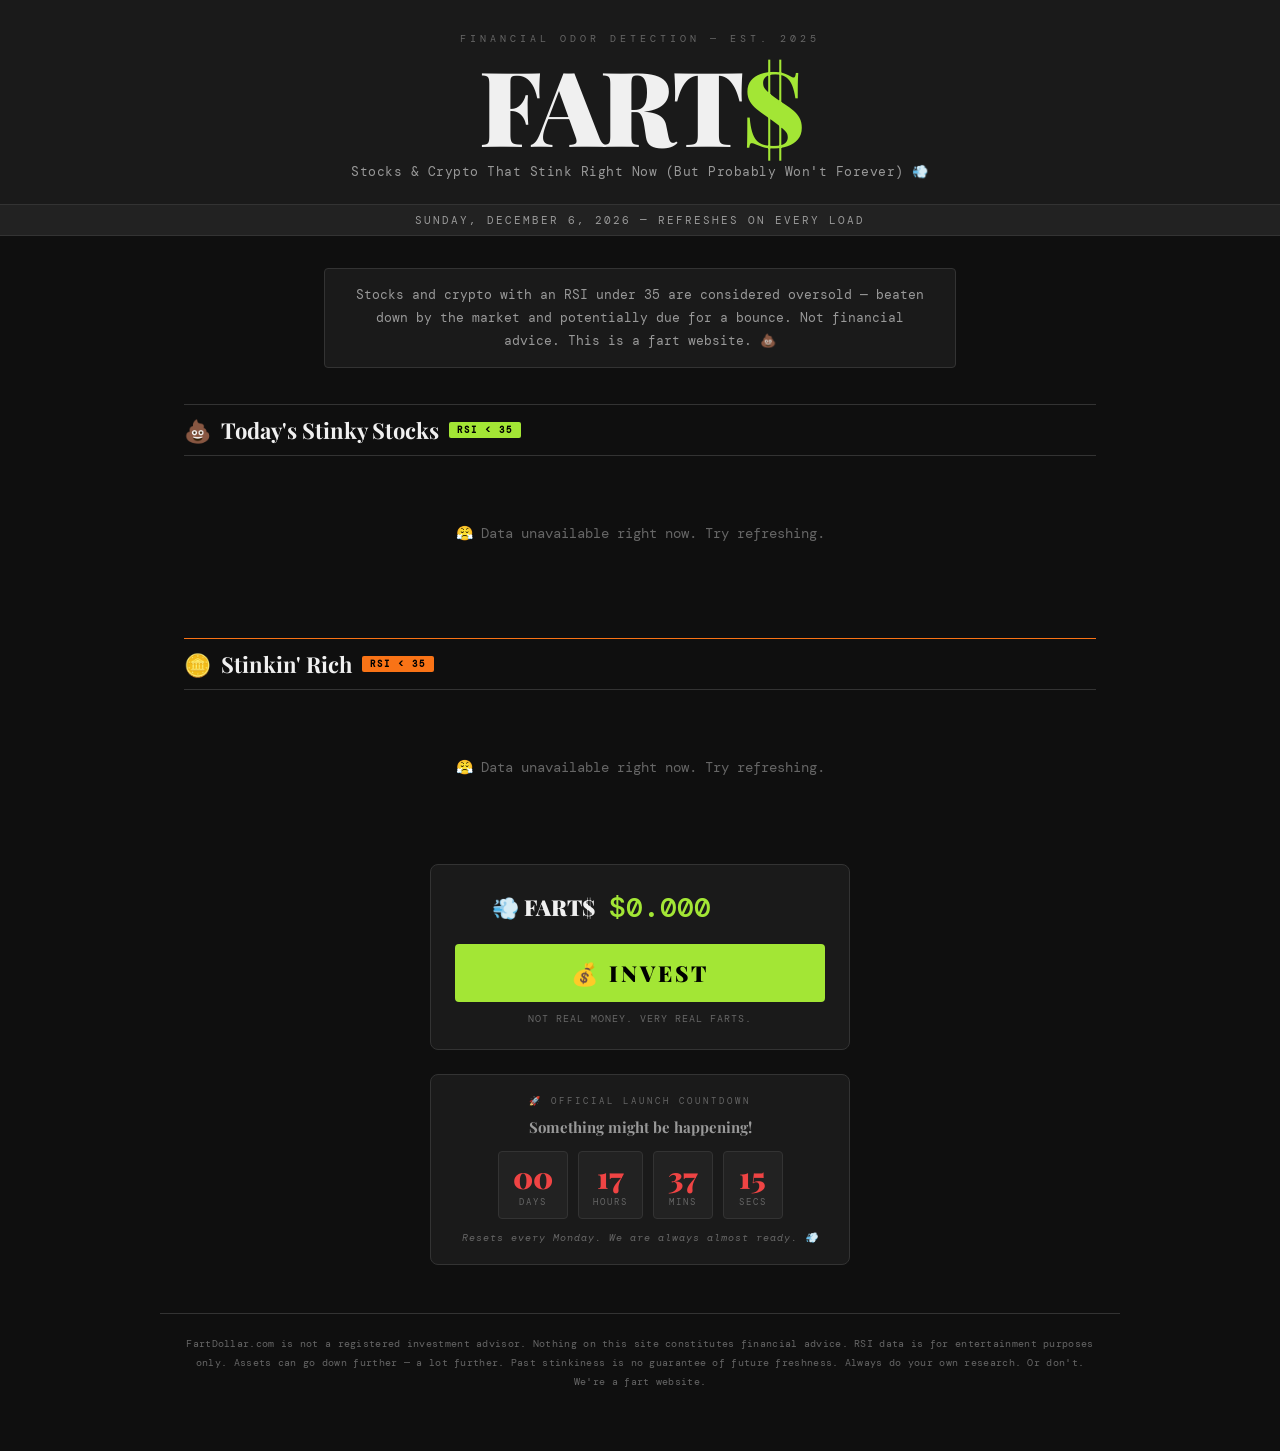
==== commit 6bfa4c12: "Update index.html" ====
--- a/index.html
+++ b/index.html
@@ -202,13 +202,19 @@
       font-weight: 500;
       letter-spacing: 1.5px;
       text-transform: uppercase;
-      color: var(--stink);
-      border: 1px solid var(--stink);
       padding: 2px 7px;
       border-radius: 2px;
-    }
-
-    .stink-badge.crypto { color: var(--crypto-accent); border-color: var(--crypto-accent); }
+      border: 1px solid;
+    }
+
+    .stink-badge.oversold   { color: var(--stink);        border-color: var(--stink); }
+    .stink-badge.neutral    { color: var(--text-dim);      border-color: var(--text-dim); }
+    .stink-badge.overbought { color: var(--red);           border-color: var(--red); }
+    .stink-badge.crypto     { color: var(--crypto-accent); border-color: var(--crypto-accent); }
+
+    .rsi-fill.oversold   { background: var(--stink); }
+    .rsi-fill.neutral    { background: var(--gold); }
+    .rsi-fill.overbought { background: var(--red); }
 
     .stock-ticker {
       font-family: 'Playfair Display', serif;
@@ -729,18 +735,25 @@
       return '$' + p.toLocaleString(undefined, { minimumFractionDigits: 2, maximumFractionDigits: 2 });
     }
 
+    function getRSILabel(rsi) {
+      if (rsi < 35)  return { cls: 'oversold',   label: '💩 Oversold' };
+      if (rsi > 65)  return { cls: 'overbought', label: '🔥 Overbought' };
+      return               { cls: 'neutral',     label: '😐 Neutral' };
+    }
+
     function renderCard(stock, idx, isCrypto) {
       const verdicts = isCrypto ? CRYPTO_VERDICTS : STOCK_VERDICTS;
       const isUp = stock.change >= 0;
       const rsiPct = Math.min(100, Math.max(0, stock.rsi || 0));
       const verdict = verdicts[idx % verdicts.length];
       const cryptoClass = isCrypto ? ' crypto-card' : '';
-      const badgeClass  = isCrypto ? ' crypto' : '';
+      const { cls: rsiCls, label: rsiLabel } = getRSILabel(stock.rsi || 50);
+      const badgeClass = isCrypto ? `${rsiCls} crypto` : rsiCls;
       const displayTicker = stock.ticker.replace('-USD', '');
 
       return `
         <div class="stock-card${cryptoClass}">
-          <div class="stink-badge${badgeClass}">💩 Oversold</div>
+          <div class="stink-badge ${badgeClass}">${rsiLabel}</div>
           <div class="stock-ticker">${displayTicker}</div>
           <div class="stock-name">${stock.name}</div>
           <div class="stock-price-row">
@@ -765,7 +778,7 @@
                 <span>Oversold → Overbought</span>
               </div>
               <div class="rsi-bar">
-                <div class="rsi-fill" style="width: ${rsiPct}%"></div>
+                <div class="rsi-fill ${rsiCls}" style="width: ${rsiPct}%"></div>
               </div>
             </div>
           </div>
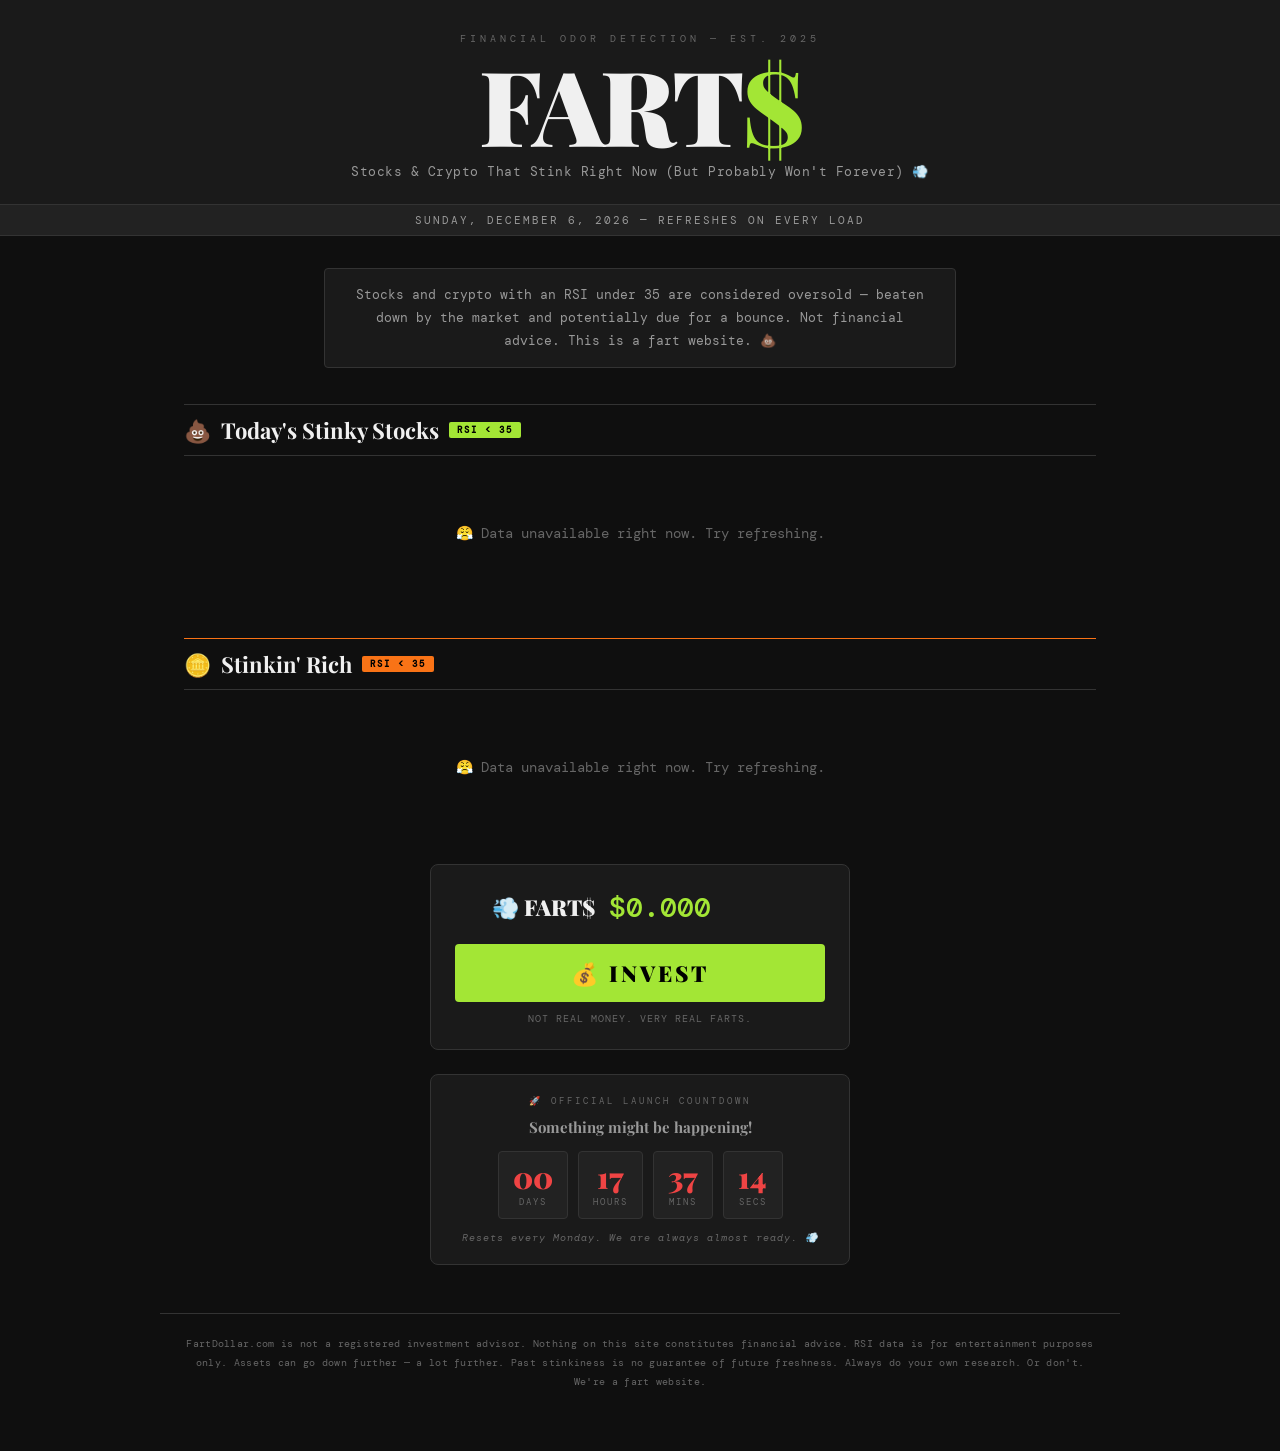
==== commit 4700eb4c: "Update index.html" ====
--- a/index.html
+++ b/index.html
@@ -660,14 +660,14 @@
       { ticker: 'LTC',  name: 'Litecoin' },
     ];
 
-    const POLY_KEY = 'uqV0UrgYGRmx0b2CG7XUyuDsLj2h6HIE';
+
 
     // Use Polygon's native RSI indicator + snapshot endpoints — 2 small calls per ticker
     async function fetchStock({ ticker, name }) {
       try {
         const [snapRes, rsiRes] = await Promise.all([
-          fetch(`https://api.polygon.io/v2/snapshot/locale/us/markets/stocks/tickers/${ticker}?apiKey=${POLY_KEY}`),
-          fetch(`https://api.polygon.io/v1/indicators/rsi/${ticker}?timespan=day&adjusted=true&window=14&series_type=close&order=desc&limit=1&apiKey=${POLY_KEY}`)
+          fetch(`https://fartdollar.zhodgkin14.workers.dev/v2/snapshot/locale/us/markets/stocks/tickers/${ticker}?apiKey=proxy`),
+          fetch(`https://fartdollar.zhodgkin14.workers.dev/v1/indicators/rsi/${ticker}?timespan=day&adjusted=true&window=14&series_type=close&order=desc&limit=1&apiKey=proxy`)
         ]);
         const snapJson = await snapRes.json();
         const rsiJson  = await rsiRes.json();
@@ -691,8 +691,8 @@
       try {
         const symbol = `X:${ticker}USD`;
         const [snapRes, rsiRes] = await Promise.all([
-          fetch(`https://api.polygon.io/v2/snapshot/locale/global/markets/crypto/tickers/${symbol}?apiKey=${POLY_KEY}`),
-          fetch(`https://api.polygon.io/v1/indicators/rsi/${symbol}?timespan=day&adjusted=true&window=14&series_type=close&order=desc&limit=1&apiKey=${POLY_KEY}`)
+          fetch(`https://fartdollar.zhodgkin14.workers.dev/v2/snapshot/locale/global/markets/crypto/tickers/${symbol}?apiKey=proxy`),
+          fetch(`https://fartdollar.zhodgkin14.workers.dev/v1/indicators/rsi/${symbol}?timespan=day&adjusted=true&window=14&series_type=close&order=desc&limit=1&apiKey=proxy`)
         ]);
         const snapJson = await snapRes.json();
         const rsiJson  = await rsiRes.json();
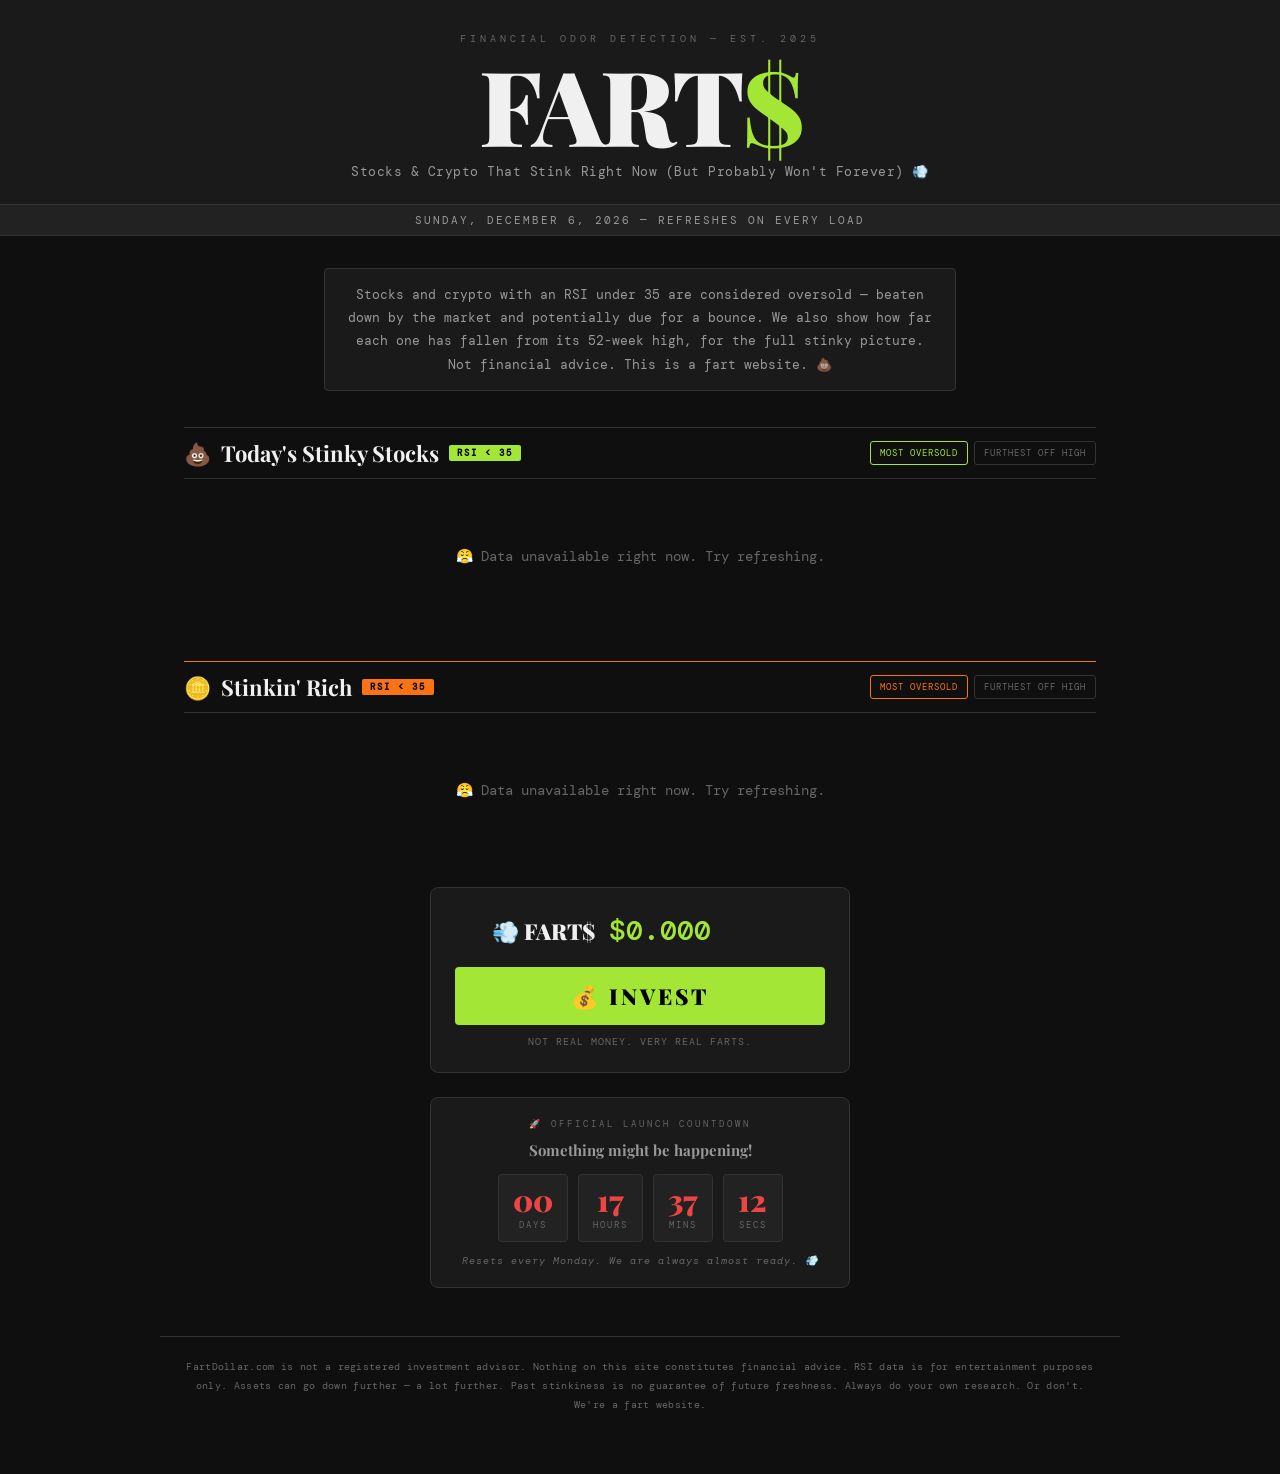
==== commit 356bf52f: "Fix broken market data, add off-high tracking, split into separate files Snapshot endpoint was retur" ====
--- a/index.html
+++ b/index.html
@@ -5,487 +5,7 @@
   <meta name="viewport" content="width=device-width, initial-scale=1.0" />
   <title>FartDollar.com — Today's Stinky Stocks & Crypto</title>
   <link href="https://fonts.googleapis.com/css2?family=Playfair+Display:wght@700;900&family=DM+Mono:wght@400;500&display=swap" rel="stylesheet" />
-  <style>
-    :root {
-      --bg: #0f0f0f;
-      --surface: #1a1a1a;
-      --surface2: #222222;
-      --border: #333333;
-      --text: #f0f0f0;
-      --text-muted: #999999;
-      --text-dim: #666666;
-      --green: #22c55e;
-      --red: #ef4444;
-      --gold: #f5c842;
-      --stink: #a3e635;
-      --crypto-accent: #f97316;
-    }
-
-    * { margin: 0; padding: 0; box-sizing: border-box; }
-
-    body {
-      background: var(--bg);
-      color: var(--text);
-      font-family: 'DM Mono', monospace;
-      min-height: 100vh;
-      padding-bottom: 60px;
-    }
-
-    /* ---- MASTHEAD ---- */
-    .masthead {
-      background: var(--surface);
-      border-bottom: 1px solid var(--border);
-      padding: 32px 24px 24px;
-      text-align: center;
-    }
-
-    .tagline-top {
-      font-size: 10px;
-      letter-spacing: 4px;
-      text-transform: uppercase;
-      color: var(--text-dim);
-      margin-bottom: 12px;
-    }
-
-    .site-title {
-      font-family: 'Playfair Display', serif;
-      font-size: clamp(52px, 11vw, 104px);
-      font-weight: 900;
-      color: var(--text);
-      line-height: 0.9;
-      letter-spacing: -3px;
-      animation: titlePop 0.5s cubic-bezier(0.34, 1.56, 0.64, 1) both;
-    }
-
-    @keyframes titlePop {
-      from { transform: scale(0.85); opacity: 0; }
-      to   { transform: scale(1);    opacity: 1; }
-    }
-
-    .dollar-sign { color: var(--stink); }
-
-    .tagline-bottom {
-      font-size: 13px;
-      color: var(--text-muted);
-      margin-top: 12px;
-      letter-spacing: 0.5px;
-    }
-
-    .waft {
-      display: inline-block;
-      animation: waft 2.5s ease-in-out infinite;
-    }
-    @keyframes waft {
-      0%,100% { transform: rotate(-8deg) translateY(0); }
-      50%      { transform: rotate(8deg)  translateY(-5px); }
-    }
-
-    /* ---- DATE BAR ---- */
-    .datebar {
-      background: var(--surface2);
-      border-bottom: 1px solid var(--border);
-      text-align: center;
-      padding: 8px 16px;
-      font-size: 11px;
-      letter-spacing: 2px;
-      text-transform: uppercase;
-      color: var(--text-muted);
-    }
-
-    /* ---- EXPLAINER ---- */
-    .explainer {
-      max-width: 680px;
-      margin: 32px auto 0;
-      padding: 0 24px;
-      text-align: center;
-    }
-
-    .explainer p {
-      font-size: 13px;
-      line-height: 1.8;
-      color: var(--text-muted);
-      border: 1px solid var(--border);
-      padding: 14px 20px;
-      background: var(--surface);
-      border-radius: 4px;
-    }
-
-    /* ---- CONTAINER ---- */
-    .container {
-      max-width: 960px;
-      margin: 36px auto 0;
-      padding: 0 24px;
-    }
-
-    .section-header {
-      font-family: 'Playfair Display', serif;
-      font-size: 22px;
-      font-weight: 700;
-      color: var(--text);
-      border-top: 1px solid var(--border);
-      border-bottom: 1px solid var(--border);
-      padding: 10px 0;
-      margin-bottom: 20px;
-      display: flex;
-      align-items: center;
-      gap: 10px;
-    }
-
-    .section-header.crypto-header {
-      margin-top: 48px;
-      border-top-color: var(--crypto-accent);
-    }
-
-    .section-header .pill {
-      font-family: 'DM Mono', monospace;
-      font-size: 9px;
-      letter-spacing: 2px;
-      text-transform: uppercase;
-      background: var(--stink);
-      color: #000;
-      padding: 2px 8px;
-      border-radius: 2px;
-    }
-
-    .section-header .pill.crypto {
-      background: var(--crypto-accent);
-    }
-
-    /* ---- GRID ---- */
-    .stocks-grid {
-      display: grid;
-      grid-template-columns: repeat(auto-fill, minmax(270px, 1fr));
-      gap: 16px;
-    }
-
-    /* ---- CARDS ---- */
-    .stock-card {
-      background: var(--surface);
-      border: 1px solid var(--border);
-      border-radius: 6px;
-      padding: 20px;
-      position: relative;
-      transition: border-color 0.15s, transform 0.15s;
-      animation: cardIn 0.35s ease both;
-    }
-
-    .stock-card:hover {
-      border-color: var(--stink);
-      transform: translateY(-2px);
-    }
-
-    .stock-card.crypto-card:hover {
-      border-color: var(--crypto-accent);
-    }
-
-    @keyframes cardIn {
-      from { opacity: 0; transform: translateY(12px); }
-      to   { opacity: 1; transform: translateY(0); }
-    }
-
-    .stock-card:nth-child(1)  { animation-delay: 0.04s; }
-    .stock-card:nth-child(2)  { animation-delay: 0.08s; }
-    .stock-card:nth-child(3)  { animation-delay: 0.12s; }
-    .stock-card:nth-child(4)  { animation-delay: 0.16s; }
-    .stock-card:nth-child(5)  { animation-delay: 0.20s; }
-    .stock-card:nth-child(6)  { animation-delay: 0.24s; }
-    .stock-card:nth-child(7)  { animation-delay: 0.28s; }
-    .stock-card:nth-child(8)  { animation-delay: 0.32s; }
-    .stock-card:nth-child(9)  { animation-delay: 0.36s; }
-    .stock-card:nth-child(10) { animation-delay: 0.40s; }
-
-    .stink-badge {
-      position: absolute;
-      top: 14px;
-      right: 14px;
-      font-size: 9px;
-      font-weight: 500;
-      letter-spacing: 1.5px;
-      text-transform: uppercase;
-      padding: 2px 7px;
-      border-radius: 2px;
-      border: 1px solid;
-    }
-
-    .stink-badge.oversold   { color: var(--stink);        border-color: var(--stink); }
-    .stink-badge.neutral    { color: var(--text-dim);      border-color: var(--text-dim); }
-    .stink-badge.overbought { color: var(--red);           border-color: var(--red); }
-    .stink-badge.crypto     { color: var(--crypto-accent); border-color: var(--crypto-accent); }
-
-    .rsi-fill.oversold   { background: var(--stink); }
-    .rsi-fill.neutral    { background: var(--gold); }
-    .rsi-fill.overbought { background: var(--red); }
-
-    .stock-ticker {
-      font-family: 'Playfair Display', serif;
-      font-size: 28px;
-      font-weight: 900;
-      color: var(--text);
-      line-height: 1;
-      padding-right: 70px;
-    }
-
-    .stock-name {
-      font-size: 10px;
-      color: var(--text-dim);
-      margin-top: 3px;
-      margin-bottom: 14px;
-      text-transform: uppercase;
-      letter-spacing: 0.5px;
-      white-space: nowrap;
-      overflow: hidden;
-      text-overflow: ellipsis;
-    }
-
-    .stock-price-row {
-      display: flex;
-      align-items: baseline;
-      gap: 10px;
-      margin-bottom: 12px;
-    }
-
-    .stock-price {
-      font-size: 20px;
-      font-weight: 500;
-      color: var(--text);
-    }
-
-    .stock-change {
-      font-size: 13px;
-      font-weight: 500;
-      color: var(--red);
-    }
-    .stock-change.up { color: var(--green); }
-
-    .divider {
-      border: none;
-      border-top: 1px solid var(--border);
-      margin: 10px 0;
-    }
-
-    .stock-meta {
-      display: grid;
-      grid-template-columns: 1fr 1fr;
-      gap: 10px;
-    }
-
-    .meta-item label {
-      display: block;
-      font-size: 9px;
-      text-transform: uppercase;
-      letter-spacing: 1px;
-      color: var(--text-dim);
-      margin-bottom: 2px;
-    }
-
-    .meta-item span {
-      font-size: 13px;
-      font-weight: 500;
-      color: var(--text);
-    }
-
-    .rsi-wrap { grid-column: 1 / -1; }
-
-    .rsi-label-row {
-      display: flex;
-      justify-content: space-between;
-      font-size: 9px;
-      color: var(--text-dim);
-      text-transform: uppercase;
-      letter-spacing: 1px;
-      margin-bottom: 4px;
-    }
-
-    .rsi-bar {
-      height: 5px;
-      background: var(--surface2);
-      border-radius: 3px;
-      overflow: hidden;
-    }
-
-    .rsi-fill {
-      height: 100%;
-      border-radius: 3px;
-      background: linear-gradient(to right, var(--green), var(--gold), var(--red));
-    }
-
-    .verdict {
-      margin-top: 12px;
-      font-size: 11px;
-      font-style: italic;
-      color: var(--text-muted);
-      line-height: 1.5;
-      border-left: 2px solid var(--border);
-      padding-left: 10px;
-    }
-
-    /* ---- LOADING ---- */
-    .loading-state {
-      grid-column: 1 / -1;
-      text-align: center;
-      padding: 48px 24px;
-      color: var(--text-dim);
-      font-size: 14px;
-    }
-
-    .spin { display: inline-block; animation: spin 1s linear infinite; }
-    @keyframes spin { to { transform: rotate(360deg); } }
-
-    /* ---- FART BTN ---- */
-    /* ---- INVEST WIDGET ---- */
-    .invest-widget {
-      margin: 40px auto 0;
-      max-width: 420px;
-      background: var(--surface);
-      border: 1px solid var(--border);
-      border-radius: 8px;
-      padding: 24px;
-      text-align: center;
-    }
-
-    .ticker-row {
-      display: flex;
-      align-items: center;
-      justify-content: center;
-      gap: 14px;
-      margin-bottom: 18px;
-    }
-
-    .ticker-symbol {
-      font-family: 'Playfair Display', serif;
-      font-size: 22px;
-      font-weight: 900;
-      color: var(--text);
-    }
-
-    .ticker-price {
-      font-size: 28px;
-      font-weight: 500;
-      color: var(--stink);
-      transition: color 0.15s;
-      font-variant-numeric: tabular-nums;
-    }
-
-    .ticker-change {
-      font-size: 12px;
-      color: var(--green);
-      opacity: 0;
-      transition: opacity 0.3s;
-    }
-
-    .ticker-change.flash { opacity: 1; }
-
-    .invest-btn {
-      display: block;
-      width: 100%;
-      background: var(--stink);
-      color: #000;
-      border: none;
-      font-family: 'Playfair Display', serif;
-      font-size: 22px;
-      font-weight: 900;
-      letter-spacing: 3px;
-      text-transform: uppercase;
-      padding: 14px 24px;
-      cursor: pointer;
-      border-radius: 4px;
-      transition: background 0.15s, transform 0.1s;
-      margin-bottom: 10px;
-    }
-    .invest-btn:hover  { background: #c8f035; }
-    .invest-btn:active { transform: scale(0.97); }
-
-    .invest-sub {
-      font-size: 10px;
-      color: var(--text-dim);
-      letter-spacing: 1px;
-      text-transform: uppercase;
-    }
-
-
-    /* ---- COUNTDOWN ---- */
-    .countdown-widget {
-      margin: 24px auto 0;
-      max-width: 420px;
-      background: var(--surface);
-      border: 1px solid var(--border);
-      border-radius: 8px;
-      padding: 20px 24px;
-      text-align: center;
-    }
-    .countdown-label {
-      font-size: 9px;
-      letter-spacing: 3px;
-      text-transform: uppercase;
-      color: var(--text-dim);
-      margin-bottom: 10px;
-    }
-    .countdown-title {
-      font-family: 'Playfair Display', serif;
-      font-size: 15px;
-      font-weight: 700;
-      color: var(--text-muted);
-      margin-bottom: 14px;
-    }
-    .countdown-blocks {
-      display: flex;
-      justify-content: center;
-      gap: 10px;
-    }
-    .cd-block {
-      background: var(--surface2);
-      border: 1px solid var(--border);
-      border-radius: 4px;
-      padding: 10px 14px;
-      min-width: 60px;
-    }
-    .cd-num {
-      font-family: 'Playfair Display', serif;
-      font-size: 30px;
-      font-weight: 900;
-      color: var(--red);
-      line-height: 1;
-      font-variant-numeric: tabular-nums;
-    }
-    .cd-unit {
-      font-size: 9px;
-      letter-spacing: 2px;
-      text-transform: uppercase;
-      color: var(--text-dim);
-      margin-top: 4px;
-    }
-    .countdown-sub {
-      font-size: 10px;
-      color: var(--text-dim);
-      letter-spacing: 1px;
-      margin-top: 12px;
-      font-style: italic;
-    }
-    .puff {
-      position: fixed;
-      pointer-events: none;
-      font-size: 30px;
-      animation: puff 1.3s ease-out forwards;
-      z-index: 999;
-    }
-    @keyframes puff {
-      0%   { opacity: 1; transform: scale(0.5) translateY(0); }
-      100% { opacity: 0; transform: scale(2.2) translateY(-70px); }
-    }
-
-    /* ---- FOOTER ---- */
-    footer {
-      max-width: 960px;
-      margin: 48px auto 0;
-      padding: 20px 24px 0;
-      border-top: 1px solid var(--border);
-      font-size: 10px;
-      letter-spacing: 0.3px;
-      color: var(--text-dim);
-      text-align: center;
-      line-height: 1.9;
-    }
-  </style>
+  <link rel="stylesheet" href="styles.css" />
 </head>
 <body>
 
@@ -503,6 +23,7 @@
   <div class="explainer">
     <p>
       Stocks and crypto with an RSI under 35 are considered oversold — beaten down by the market and potentially due for a bounce.
+      We also show how far each one has fallen from its 52-week high, for the full stinky picture.
       Not financial advice. This is a fart website. 💩
     </p>
   </div>
@@ -512,6 +33,10 @@
     <div class="section-header">
       <span>💩</span> Today's Stinky Stocks
       <span class="pill">RSI &lt; 35</span>
+      <div class="sort-toggle">
+        <button data-grid="stocks-grid" data-mode="rsi" class="active">Most Oversold</button>
+        <button data-grid="stocks-grid" data-mode="high">Furthest Off High</button>
+      </div>
     </div>
     <div id="stocks-grid" class="stocks-grid">
       <div class="loading-state"><span class="spin">⏳</span>&nbsp; Sniffing the market...</div>
@@ -520,6 +45,10 @@
     <div class="section-header crypto-header">
       <span>🪙</span> Stinkin' Rich
       <span class="pill crypto">RSI &lt; 35</span>
+      <div class="sort-toggle">
+        <button data-grid="crypto-grid" data-mode="rsi" class="active">Most Oversold</button>
+        <button data-grid="crypto-grid" data-mode="high">Furthest Off High</button>
+      </div>
     </div>
     <div id="crypto-grid" class="stocks-grid">
       <div class="loading-state"><span class="spin">⏳</span>&nbsp; Sniffing the blockchain...</div>
@@ -554,321 +83,6 @@
     Past stinkiness is no guarantee of future freshness. Always do your own research. Or don't. We're a fart website.
   </footer>
 
-  <script>
-    // ---- WEB AUDIO FART ----
-    function playFart() {
-      const ctx = new (window.AudioContext || window.webkitAudioContext)();
-      const dur = 0.85;
-      const buf = ctx.createBuffer(1, ctx.sampleRate * dur, ctx.sampleRate);
-      const d = buf.getChannelData(0);
-      for (let i = 0; i < d.length; i++) {
-        const t = i / ctx.sampleRate;
-        const freq = 85 + 55 * Math.exp(-t * 4) + 18 * Math.sin(t * 38);
-        d[i] = (Math.random() * 2 - 1) * 0.55 * Math.exp(-t * 3)
-              + Math.sin(2 * Math.PI * freq * t) * 0.38 * Math.exp(-t * 2.4);
-      }
-      const src = ctx.createBufferSource();
-      src.buffer = buf;
-      const gain = ctx.createGain();
-      gain.gain.setValueAtTime(0.75, 0);
-      gain.gain.exponentialRampToValueAtTime(0.001, dur);
-      src.connect(gain); gain.connect(ctx.destination); src.start();
-
-      ['💨','😤','🌫️','💨','🤢'].forEach((e, i) => {
-        setTimeout(() => {
-          const el = document.createElement('div');
-          el.className = 'puff'; el.textContent = e;
-          el.style.left = (15 + Math.random() * 65) + 'vw';
-          el.style.top  = (15 + Math.random() * 55) + 'vh';
-          document.body.appendChild(el);
-          setTimeout(() => el.remove(), 1400);
-        }, i * 130);
-      });
-    }
-
-    // ---- DATE ----
-    document.getElementById('datebar').textContent =
-      new Date().toLocaleDateString('en-US', { weekday:'long', year:'numeric', month:'long', day:'numeric' })
-      + ' — Refreshes on every load';
-
-    // ---- VERDICTS ----
-    const STOCK_VERDICTS = [
-      "Has been through worse. Probably.",
-      "Down bad, but the fundamentals haven't changed.",
-      "The market overreacted. At least that's the hope.",
-      "Smells like an opportunity if you can hold your nose.",
-      "Everyone hates it right now. Contrarian catnip.",
-      "Beat up, not beaten. (Allegedly.)",
-      "Technically oversold. Emotionally, who knows.",
-      "The chart looks like a ski slope. Time to buy a lift ticket?",
-      "Still standing. Just barely.",
-      "This too shall pass. Hopefully.",
-    ];
-
-    const CRYPTO_VERDICTS = [
-      "The blockchain is crying. Probably.",
-      "Web3 believers are buying this dip. Or so they claim.",
-      "Down bad. But it's crypto, so who even knows.",
-      "Your degenerate uncle would call this a gift.",
-      "If you squint at the chart, it looks like a bottom.",
-      "Oversold or just... over? That's the question.",
-      "HODLers are sweating. Opportunity awaits?",
-      "The vibes are terrible. The RSI agrees.",
-      "Even the memes have gotten quieter.",
-      "Buy the stink, sell the rally. (Not advice.)",
-    ];
-
-    // ---- WATCHLISTS ----
-    const STOCK_WATCHLIST = [
-      { ticker: 'AAPL',  name: 'Apple' },
-      { ticker: 'MSFT',  name: 'Microsoft' },
-      { ticker: 'GOOGL', name: 'Alphabet' },
-      { ticker: 'AMZN',  name: 'Amazon' },
-      { ticker: 'META',  name: 'Meta' },
-      { ticker: 'NVDA',  name: 'NVIDIA' },
-      { ticker: 'TSLA',  name: 'Tesla' },
-      { ticker: 'AMD',   name: 'AMD' },
-      { ticker: 'INTC',  name: 'Intel' },
-      { ticker: 'NFLX',  name: 'Netflix' },
-      { ticker: 'DIS',   name: 'Disney' },
-      { ticker: 'PYPL',  name: 'PayPal' },
-      { ticker: 'SNAP',  name: 'Snap' },
-      { ticker: 'UBER',  name: 'Uber' },
-      { ticker: 'COIN',  name: 'Coinbase' },
-      { ticker: 'PLTR',  name: 'Palantir' },
-      { ticker: 'SHOP',  name: 'Shopify' },
-      { ticker: 'NIO',   name: 'NIO' },
-      { ticker: 'BABA',  name: 'Alibaba' },
-      { ticker: 'PFE',   name: 'Pfizer' },
-      { ticker: 'BAC',   name: 'Bank of America' },
-      { ticker: 'XOM',   name: 'ExxonMobil' },
-      { ticker: 'F',     name: 'Ford' },
-      { ticker: 'GM',    name: 'GM' },
-      { ticker: 'NKE',   name: 'Nike' },
-    ];
-
-    const CRYPTO_WATCHLIST = [
-      { ticker: 'BTC',  name: 'Bitcoin' },
-      { ticker: 'ETH',  name: 'Ethereum' },
-      { ticker: 'SOL',  name: 'Solana' },
-      { ticker: 'XRP',  name: 'XRP' },
-      { ticker: 'DOGE', name: 'Dogecoin' },
-      { ticker: 'ADA',  name: 'Cardano' },
-      { ticker: 'AVAX', name: 'Avalanche' },
-      { ticker: 'LINK', name: 'Chainlink' },
-      { ticker: 'DOT',  name: 'Polkadot' },
-      { ticker: 'LTC',  name: 'Litecoin' },
-    ];
-
-
-
-    // Use Polygon's native RSI indicator + snapshot endpoints — 2 small calls per ticker
-    async function fetchStock({ ticker, name }) {
-      try {
-        const [snapRes, rsiRes] = await Promise.all([
-          fetch(`https://fartdollar.zhodgkin14.workers.dev/v2/snapshot/locale/us/markets/stocks/tickers/${ticker}?apiKey=proxy`),
-          fetch(`https://fartdollar.zhodgkin14.workers.dev/v1/indicators/rsi/${ticker}?timespan=day&adjusted=true&window=14&series_type=close&order=desc&limit=1&apiKey=proxy`)
-        ]);
-        const snapJson = await snapRes.json();
-        const rsiJson  = await rsiRes.json();
-
-        const snap = snapJson?.ticker;
-        const rsiVal = rsiJson?.results?.values?.[0]?.value;
-        if (!snap || rsiVal == null) return null;
-
-        const price     = snap.day?.c || snap.prevDay?.c;
-        const prevClose = snap.prevDay?.c;
-        const change    = price - prevClose;
-        const changePct = (change / prevClose) * 100;
-        const volume    = snap.day?.v || snap.prevDay?.v;
-        const rsi       = rsiVal;
-
-        return { ticker, name, price, change, changePct, rsi, volume, mktCap: null };
-      } catch { return null; }
-    }
-
-    async function fetchCrypto({ ticker, name }) {
-      try {
-        const symbol = `X:${ticker}USD`;
-        const [snapRes, rsiRes] = await Promise.all([
-          fetch(`https://fartdollar.zhodgkin14.workers.dev/v2/snapshot/locale/global/markets/crypto/tickers/${symbol}?apiKey=proxy`),
-          fetch(`https://fartdollar.zhodgkin14.workers.dev/v1/indicators/rsi/${symbol}?timespan=day&adjusted=true&window=14&series_type=close&order=desc&limit=1&apiKey=proxy`)
-        ]);
-        const snapJson = await snapRes.json();
-        const rsiJson  = await rsiRes.json();
-
-        const snap   = snapJson?.ticker;
-        const rsiVal = rsiJson?.results?.values?.[0]?.value;
-        if (!snap || rsiVal == null) return null;
-
-        const price     = snap.day?.c || snap.prevDay?.c;
-        const prevClose = snap.prevDay?.c;
-        const change    = price - prevClose;
-        const changePct = (change / prevClose) * 100;
-        const volume    = snap.day?.v || snap.prevDay?.v;
-        const rsi       = rsiVal;
-
-        return { ticker, name, price, change, changePct, rsi, volume, mktCap: null };
-      } catch { return null; }
-    }
-
-    function fmt(n) {
-      if (!n) return '—';
-      if (n >= 1e12) return '$' + (n/1e12).toFixed(1) + 'T';
-      if (n >= 1e9)  return '$' + (n/1e9).toFixed(1)  + 'B';
-      if (n >= 1e6)  return '$' + (n/1e6).toFixed(1)  + 'M';
-      return '$' + n.toLocaleString();
-    }
-
-    function fmtVol(n) {
-      if (!n) return '—';
-      if (n >= 1e9) return (n/1e9).toFixed(1) + 'B';
-      if (n >= 1e6) return (n/1e6).toFixed(1) + 'M';
-      if (n >= 1e3) return (n/1e3).toFixed(0) + 'K';
-      return n.toString();
-    }
-
-    function fmtPrice(p, isCrypto) {
-      if (!p) return '—';
-      if (isCrypto && p < 1)   return '$' + p.toFixed(4);
-      if (isCrypto && p < 100) return '$' + p.toFixed(2);
-      return '$' + p.toLocaleString(undefined, { minimumFractionDigits: 2, maximumFractionDigits: 2 });
-    }
-
-    function getRSILabel(rsi) {
-      if (rsi < 35)  return { cls: 'oversold',   label: '💩 Oversold' };
-      if (rsi > 65)  return { cls: 'overbought', label: '🔥 Overbought' };
-      return               { cls: 'neutral',     label: '😐 Neutral' };
-    }
-
-    function renderCard(stock, idx, isCrypto) {
-      const verdicts = isCrypto ? CRYPTO_VERDICTS : STOCK_VERDICTS;
-      const isUp = stock.change >= 0;
-      const rsiPct = Math.min(100, Math.max(0, stock.rsi || 0));
-      const verdict = verdicts[idx % verdicts.length];
-      const cryptoClass = isCrypto ? ' crypto-card' : '';
-      const { cls: rsiCls, label: rsiLabel } = getRSILabel(stock.rsi || 50);
-      const badgeClass = isCrypto ? `${rsiCls} crypto` : rsiCls;
-      const displayTicker = stock.ticker.replace('-USD', '');
-
-      return `
-        <div class="stock-card${cryptoClass}">
-          <div class="stink-badge ${badgeClass}">${rsiLabel}</div>
-          <div class="stock-ticker">${displayTicker}</div>
-          <div class="stock-name">${stock.name}</div>
-          <div class="stock-price-row">
-            <div class="stock-price">${fmtPrice(stock.price, isCrypto)}</div>
-            <div class="stock-change ${isUp ? 'up' : ''}">
-              ${isUp ? '▲' : '▼'} ${Math.abs(stock.changePct).toFixed(2)}%
-            </div>
-          </div>
-          <hr class="divider"/>
-          <div class="stock-meta">
-            <div class="meta-item">
-              <label>Mkt Cap</label>
-              <span>${fmt(stock.mktCap)}</span>
-            </div>
-            <div class="meta-item">
-              <label>Volume</label>
-              <span>${fmtVol(stock.volume)}</span>
-            </div>
-            <div class="rsi-wrap">
-              <div class="rsi-label-row">
-                <span>RSI(14): ${stock.rsi?.toFixed(1) ?? '—'}</span>
-                <span>Oversold → Overbought</span>
-              </div>
-              <div class="rsi-bar">
-                <div class="rsi-fill ${rsiCls}" style="width: ${rsiPct}%"></div>
-              </div>
-            </div>
-          </div>
-          <div class="verdict">${verdict}</div>
-        </div>
-      `;
-    }
-
-    async function loadSection(watchlist, gridId, isCrypto) {
-      const grid = document.getElementById(gridId);
-
-      // Polygon has no per-call rate limits — fetch all in parallel
-      const fetched = await Promise.all(
-        watchlist.map(item => isCrypto ? fetchCrypto(item) : fetchStock(item))
-      );
-      let results = fetched.filter(Boolean);
-
-      const oversold = results
-        .filter(s => s.rsi !== null && s.rsi < 35)
-        .sort((a, b) => a.rsi - b.rsi)
-        .slice(0, 9);
-
-      if (oversold.length === 0) {
-        const fallback = results
-          .filter(s => s.rsi !== null)
-          .sort((a, b) => a.rsi - b.rsi)
-          .slice(0, 6);
-
-        if (fallback.length === 0) {
-          grid.innerHTML = `<div class="loading-state">😤 Data unavailable right now. Try refreshing.</div>`;
-          return;
-        }
-
-        const note = isCrypto
-          ? "Nothing's truly oversold in crypto today — showing the least-loved coins from our watchlist."
-          : "Nothing's truly oversold today — showing the least-loved stocks from our watchlist.";
-
-        grid.innerHTML = `
-          <div style="grid-column:1/-1;font-size:11px;color:var(--text-dim);font-style:italic;margin-bottom:4px;">
-            💡 ${note}
-          </div>
-          ${fallback.map((s, i) => renderCard(s, i, isCrypto)).join('')}
-        `;
-        return;
-      }
-
-      grid.innerHTML = oversold.map((s, i) => renderCard(s, i, isCrypto)).join('');
-    }
-
-    // ---- INVEST TICKER ----
-    let fartPrice = 0.000;
-
-    function invest() {
-      fartPrice = Math.round((fartPrice + 0.001) * 1000) / 1000;
-      const priceEl  = document.getElementById('fart-price');
-      const changeEl = document.getElementById('fart-change');
-      priceEl.textContent = '$' + fartPrice.toFixed(3);
-      changeEl.classList.remove('flash');
-      void changeEl.offsetWidth; // reflow to restart animation
-      changeEl.classList.add('flash');
-      setTimeout(() => changeEl.classList.remove('flash'), 800);
-      playFart();
-    }
-
-
-    // ---- COUNTDOWN (resets every Monday) ----
-    function updateCountdown() {
-      const now = new Date();
-      const nextMonday = new Date(now);
-      const day = now.getDay(); // 0=Sun, 1=Mon...
-      const daysUntilMonday = day === 1 ? 7 : (8 - day) % 7 || 7;
-      nextMonday.setDate(now.getDate() + daysUntilMonday);
-      nextMonday.setHours(0, 0, 0, 0);
-      const diff = nextMonday - now;
-      const d = Math.floor(diff / 86400000);
-      const h = Math.floor((diff % 86400000) / 3600000);
-      const m = Math.floor((diff % 3600000) / 60000);
-      const s = Math.floor((diff % 60000) / 1000);
-      document.getElementById("cd-d").textContent = String(d).padStart(2,"0");
-      document.getElementById("cd-h").textContent = String(h).padStart(2,"0");
-      document.getElementById("cd-m").textContent = String(m).padStart(2,"0");
-      document.getElementById("cd-s").textContent = String(s).padStart(2,"0");
-    }
-    updateCountdown();
-    setInterval(updateCountdown, 1000);
-    // Load both sections simultaneously
-    Promise.all([
-      loadSection(STOCK_WATCHLIST, 'stocks-grid', false),
-      loadSection(CRYPTO_WATCHLIST, 'crypto-grid', true)
-    ]);
-  </script>
+  <script src="app.js" defer></script>
 </body>
 </html>
--- a/styles.css
+++ b/styles.css
@@ -0,0 +1,556 @@
+:root {
+  --bg: #0f0f0f;
+  --surface: #1a1a1a;
+  --surface2: #222222;
+  --border: #333333;
+  --text: #f0f0f0;
+  --text-muted: #999999;
+  --text-dim: #666666;
+  --green: #22c55e;
+  --red: #ef4444;
+  --gold: #f5c842;
+  --stink: #a3e635;
+  --crypto-accent: #f97316;
+}
+
+* { margin: 0; padding: 0; box-sizing: border-box; }
+
+body {
+  background: var(--bg);
+  color: var(--text);
+  font-family: 'DM Mono', monospace;
+  min-height: 100vh;
+  padding-bottom: 60px;
+}
+
+/* ---- MASTHEAD ---- */
+.masthead {
+  background: var(--surface);
+  border-bottom: 1px solid var(--border);
+  padding: 32px 24px 24px;
+  text-align: center;
+}
+
+.tagline-top {
+  font-size: 10px;
+  letter-spacing: 4px;
+  text-transform: uppercase;
+  color: var(--text-dim);
+  margin-bottom: 12px;
+}
+
+.site-title {
+  font-family: 'Playfair Display', serif;
+  font-size: clamp(52px, 11vw, 104px);
+  font-weight: 900;
+  color: var(--text);
+  line-height: 0.9;
+  letter-spacing: -3px;
+  animation: titlePop 0.5s cubic-bezier(0.34, 1.56, 0.64, 1) both;
+}
+
+@keyframes titlePop {
+  from { transform: scale(0.85); opacity: 0; }
+  to   { transform: scale(1);    opacity: 1; }
+}
+
+.dollar-sign { color: var(--stink); }
+
+.tagline-bottom {
+  font-size: 13px;
+  color: var(--text-muted);
+  margin-top: 12px;
+  letter-spacing: 0.5px;
+}
+
+.waft {
+  display: inline-block;
+  animation: waft 2.5s ease-in-out infinite;
+}
+@keyframes waft {
+  0%,100% { transform: rotate(-8deg) translateY(0); }
+  50%      { transform: rotate(8deg)  translateY(-5px); }
+}
+
+/* ---- DATE BAR ---- */
+.datebar {
+  background: var(--surface2);
+  border-bottom: 1px solid var(--border);
+  text-align: center;
+  padding: 8px 16px;
+  font-size: 11px;
+  letter-spacing: 2px;
+  text-transform: uppercase;
+  color: var(--text-muted);
+}
+
+/* ---- EXPLAINER ---- */
+.explainer {
+  max-width: 680px;
+  margin: 32px auto 0;
+  padding: 0 24px;
+  text-align: center;
+}
+
+.explainer p {
+  font-size: 13px;
+  line-height: 1.8;
+  color: var(--text-muted);
+  border: 1px solid var(--border);
+  padding: 14px 20px;
+  background: var(--surface);
+  border-radius: 4px;
+}
+
+/* ---- CONTAINER ---- */
+.container {
+  max-width: 960px;
+  margin: 36px auto 0;
+  padding: 0 24px;
+}
+
+.section-header {
+  font-family: 'Playfair Display', serif;
+  font-size: 22px;
+  font-weight: 700;
+  color: var(--text);
+  border-top: 1px solid var(--border);
+  border-bottom: 1px solid var(--border);
+  padding: 10px 0;
+  margin-bottom: 20px;
+  display: flex;
+  align-items: center;
+  flex-wrap: wrap;
+  gap: 10px;
+}
+
+.section-header.crypto-header {
+  margin-top: 48px;
+  border-top-color: var(--crypto-accent);
+}
+
+.section-header .pill {
+  font-family: 'DM Mono', monospace;
+  font-size: 9px;
+  letter-spacing: 2px;
+  text-transform: uppercase;
+  background: var(--stink);
+  color: #000;
+  padding: 2px 8px;
+  border-radius: 2px;
+}
+
+.section-header .pill.crypto {
+  background: var(--crypto-accent);
+}
+
+/* ---- SORT TOGGLE ---- */
+.sort-toggle {
+  margin-left: auto;
+  display: flex;
+  gap: 6px;
+  font-family: 'DM Mono', monospace;
+}
+
+.sort-toggle button {
+  font-family: inherit;
+  font-size: 9px;
+  letter-spacing: 1px;
+  text-transform: uppercase;
+  background: transparent;
+  border: 1px solid var(--border);
+  color: var(--text-dim);
+  padding: 5px 9px;
+  border-radius: 3px;
+  cursor: pointer;
+  transition: border-color 0.15s, color 0.15s;
+}
+
+.sort-toggle button:hover { color: var(--text); }
+
+.sort-toggle button.active {
+  color: var(--stink);
+  border-color: var(--stink);
+}
+
+.crypto-header .sort-toggle button.active {
+  color: var(--crypto-accent);
+  border-color: var(--crypto-accent);
+}
+
+/* ---- GRID ---- */
+.stocks-grid {
+  display: grid;
+  grid-template-columns: repeat(auto-fill, minmax(270px, 1fr));
+  gap: 16px;
+}
+
+.section-note {
+  grid-column: 1 / -1;
+  font-size: 11px;
+  color: var(--text-dim);
+  font-style: italic;
+  margin-bottom: 4px;
+}
+
+/* ---- CARDS ---- */
+.stock-card {
+  background: var(--surface);
+  border: 1px solid var(--border);
+  border-radius: 6px;
+  padding: 20px;
+  position: relative;
+  transition: border-color 0.15s, transform 0.15s;
+  animation: cardIn 0.35s ease both;
+}
+
+.stock-card:hover {
+  border-color: var(--stink);
+  transform: translateY(-2px);
+}
+
+.stock-card.crypto-card:hover {
+  border-color: var(--crypto-accent);
+}
+
+@keyframes cardIn {
+  from { opacity: 0; transform: translateY(12px); }
+  to   { opacity: 1; transform: translateY(0); }
+}
+
+.stock-card:nth-child(1)  { animation-delay: 0.04s; }
+.stock-card:nth-child(2)  { animation-delay: 0.08s; }
+.stock-card:nth-child(3)  { animation-delay: 0.12s; }
+.stock-card:nth-child(4)  { animation-delay: 0.16s; }
+.stock-card:nth-child(5)  { animation-delay: 0.20s; }
+.stock-card:nth-child(6)  { animation-delay: 0.24s; }
+.stock-card:nth-child(7)  { animation-delay: 0.28s; }
+.stock-card:nth-child(8)  { animation-delay: 0.32s; }
+.stock-card:nth-child(9)  { animation-delay: 0.36s; }
+.stock-card:nth-child(10) { animation-delay: 0.40s; }
+
+.stink-badge {
+  position: absolute;
+  top: 14px;
+  right: 14px;
+  font-size: 9px;
+  font-weight: 500;
+  letter-spacing: 1.5px;
+  text-transform: uppercase;
+  padding: 2px 7px;
+  border-radius: 2px;
+  border: 1px solid;
+}
+
+.stink-badge.oversold   { color: var(--stink);        border-color: var(--stink); }
+.stink-badge.neutral    { color: var(--text-dim);      border-color: var(--text-dim); }
+.stink-badge.overbought { color: var(--red);           border-color: var(--red); }
+.stink-badge.crypto     { color: var(--crypto-accent); border-color: var(--crypto-accent); }
+
+.rsi-fill.oversold   { background: var(--stink); }
+.rsi-fill.neutral    { background: var(--gold); }
+.rsi-fill.overbought { background: var(--red); }
+
+.stock-ticker {
+  font-family: 'Playfair Display', serif;
+  font-size: 28px;
+  font-weight: 900;
+  color: var(--text);
+  line-height: 1;
+  padding-right: 70px;
+}
+
+.stock-name {
+  font-size: 10px;
+  color: var(--text-dim);
+  margin-top: 3px;
+  margin-bottom: 14px;
+  text-transform: uppercase;
+  letter-spacing: 0.5px;
+  white-space: nowrap;
+  overflow: hidden;
+  text-overflow: ellipsis;
+}
+
+.stock-price-row {
+  display: flex;
+  align-items: baseline;
+  gap: 10px;
+  margin-bottom: 12px;
+}
+
+.stock-price {
+  font-size: 20px;
+  font-weight: 500;
+  color: var(--text);
+}
+
+.stock-change {
+  font-size: 13px;
+  font-weight: 500;
+  color: var(--red);
+}
+.stock-change.up { color: var(--green); }
+
+/* ---- SPARKLINE ---- */
+.sparkline {
+  display: block;
+  width: 100%;
+  height: 36px;
+  margin-bottom: 12px;
+}
+
+.divider {
+  border: none;
+  border-top: 1px solid var(--border);
+  margin: 10px 0;
+}
+
+.stock-meta {
+  display: grid;
+  grid-template-columns: 1fr 1fr;
+  gap: 10px;
+}
+
+.meta-item label {
+  display: block;
+  font-size: 9px;
+  text-transform: uppercase;
+  letter-spacing: 1px;
+  color: var(--text-dim);
+  margin-bottom: 2px;
+}
+
+.meta-item span {
+  font-size: 13px;
+  font-weight: 500;
+  color: var(--text);
+}
+
+.rsi-wrap { grid-column: 1 / -1; }
+
+.rsi-label-row {
+  display: flex;
+  justify-content: space-between;
+  font-size: 9px;
+  color: var(--text-dim);
+  text-transform: uppercase;
+  letter-spacing: 1px;
+  margin-bottom: 4px;
+}
+
+.rsi-bar {
+  height: 5px;
+  background: var(--surface2);
+  border-radius: 3px;
+  overflow: hidden;
+}
+
+.rsi-fill {
+  height: 100%;
+  border-radius: 3px;
+  background: linear-gradient(to right, var(--green), var(--gold), var(--red));
+}
+
+.verdict {
+  margin-top: 12px;
+  font-size: 11px;
+  font-style: italic;
+  color: var(--text-muted);
+  line-height: 1.5;
+  border-left: 2px solid var(--border);
+  padding-left: 10px;
+}
+
+/* ---- LOADING / SKELETON ---- */
+.loading-state {
+  grid-column: 1 / -1;
+  text-align: center;
+  padding: 48px 24px;
+  color: var(--text-dim);
+  font-size: 14px;
+}
+
+.spin { display: inline-block; animation: spin 1s linear infinite; }
+@keyframes spin { to { transform: rotate(360deg); } }
+
+.stock-card.skeleton { pointer-events: none; }
+
+.skel-line {
+  background: linear-gradient(90deg, var(--surface2) 25%, var(--border) 50%, var(--surface2) 75%);
+  background-size: 200% 100%;
+  animation: shimmer 1.4s infinite;
+  border-radius: 3px;
+}
+@keyframes shimmer {
+  0%   { background-position: 200% 0; }
+  100% { background-position: -200% 0; }
+}
+
+.skel-ticker { height: 26px; width: 55%; margin-bottom: 10px; }
+.skel-name   { height: 9px;  width: 40%; margin-bottom: 16px; }
+.skel-spark  { height: 36px; width: 100%; margin-bottom: 12px; }
+.skel-price  { height: 18px; width: 50%; margin-bottom: 14px; }
+.skel-meta   { height: 44px; width: 100%; }
+
+/* ---- INVEST WIDGET ---- */
+.invest-widget {
+  margin: 40px auto 0;
+  max-width: 420px;
+  background: var(--surface);
+  border: 1px solid var(--border);
+  border-radius: 8px;
+  padding: 24px;
+  text-align: center;
+}
+
+.ticker-row {
+  display: flex;
+  align-items: center;
+  justify-content: center;
+  gap: 14px;
+  margin-bottom: 18px;
+}
+
+.ticker-symbol {
+  font-family: 'Playfair Display', serif;
+  font-size: 22px;
+  font-weight: 900;
+  color: var(--text);
+}
+
+.ticker-price {
+  font-size: 28px;
+  font-weight: 500;
+  color: var(--stink);
+  transition: color 0.15s;
+  font-variant-numeric: tabular-nums;
+}
+
+.ticker-change {
+  font-size: 12px;
+  color: var(--green);
+  opacity: 0;
+  transition: opacity 0.3s;
+}
+
+.ticker-change.flash { opacity: 1; }
+
+.invest-btn {
+  display: block;
+  width: 100%;
+  background: var(--stink);
+  color: #000;
+  border: none;
+  font-family: 'Playfair Display', serif;
+  font-size: 22px;
+  font-weight: 900;
+  letter-spacing: 3px;
+  text-transform: uppercase;
+  padding: 14px 24px;
+  cursor: pointer;
+  border-radius: 4px;
+  transition: background 0.15s, transform 0.1s;
+  margin-bottom: 10px;
+}
+.invest-btn:hover  { background: #c8f035; }
+.invest-btn:active { transform: scale(0.97); }
+
+.invest-sub {
+  font-size: 10px;
+  color: var(--text-dim);
+  letter-spacing: 1px;
+  text-transform: uppercase;
+}
+
+
+/* ---- COUNTDOWN ---- */
+.countdown-widget {
+  margin: 24px auto 0;
+  max-width: 420px;
+  background: var(--surface);
+  border: 1px solid var(--border);
+  border-radius: 8px;
+  padding: 20px 24px;
+  text-align: center;
+}
+.countdown-label {
+  font-size: 9px;
+  letter-spacing: 3px;
+  text-transform: uppercase;
+  color: var(--text-dim);
+  margin-bottom: 10px;
+}
+.countdown-title {
+  font-family: 'Playfair Display', serif;
+  font-size: 15px;
+  font-weight: 700;
+  color: var(--text-muted);
+  margin-bottom: 14px;
+}
+.countdown-blocks {
+  display: flex;
+  justify-content: center;
+  gap: 10px;
+}
+.cd-block {
+  background: var(--surface2);
+  border: 1px solid var(--border);
+  border-radius: 4px;
+  padding: 10px 14px;
+  min-width: 60px;
+}
+.cd-num {
+  font-family: 'Playfair Display', serif;
+  font-size: 30px;
+  font-weight: 900;
+  color: var(--red);
+  line-height: 1;
+  font-variant-numeric: tabular-nums;
+}
+.cd-unit {
+  font-size: 9px;
+  letter-spacing: 2px;
+  text-transform: uppercase;
+  color: var(--text-dim);
+  margin-top: 4px;
+}
+.countdown-sub {
+  font-size: 10px;
+  color: var(--text-dim);
+  letter-spacing: 1px;
+  margin-top: 12px;
+  font-style: italic;
+}
+.puff {
+  position: fixed;
+  pointer-events: none;
+  font-size: 30px;
+  animation: puff 1.3s ease-out forwards;
+  z-index: 999;
+}
+@keyframes puff {
+  0%   { opacity: 1; transform: scale(0.5) translateY(0); }
+  100% { opacity: 0; transform: scale(2.2) translateY(-70px); }
+}
+
+/* ---- FOOTER ---- */
+footer {
+  max-width: 960px;
+  margin: 48px auto 0;
+  padding: 20px 24px 0;
+  border-top: 1px solid var(--border);
+  font-size: 10px;
+  letter-spacing: 0.3px;
+  color: var(--text-dim);
+  text-align: center;
+  line-height: 1.9;
+}
+
+/* ---- RESPONSIVE ---- */
+@media (max-width: 480px) {
+  .section-header { font-size: 18px; }
+  .sort-toggle { width: 100%; margin-left: 0; }
+  .sort-toggle button { flex: 1; }
+  .stock-ticker { font-size: 24px; padding-right: 60px; }
+}
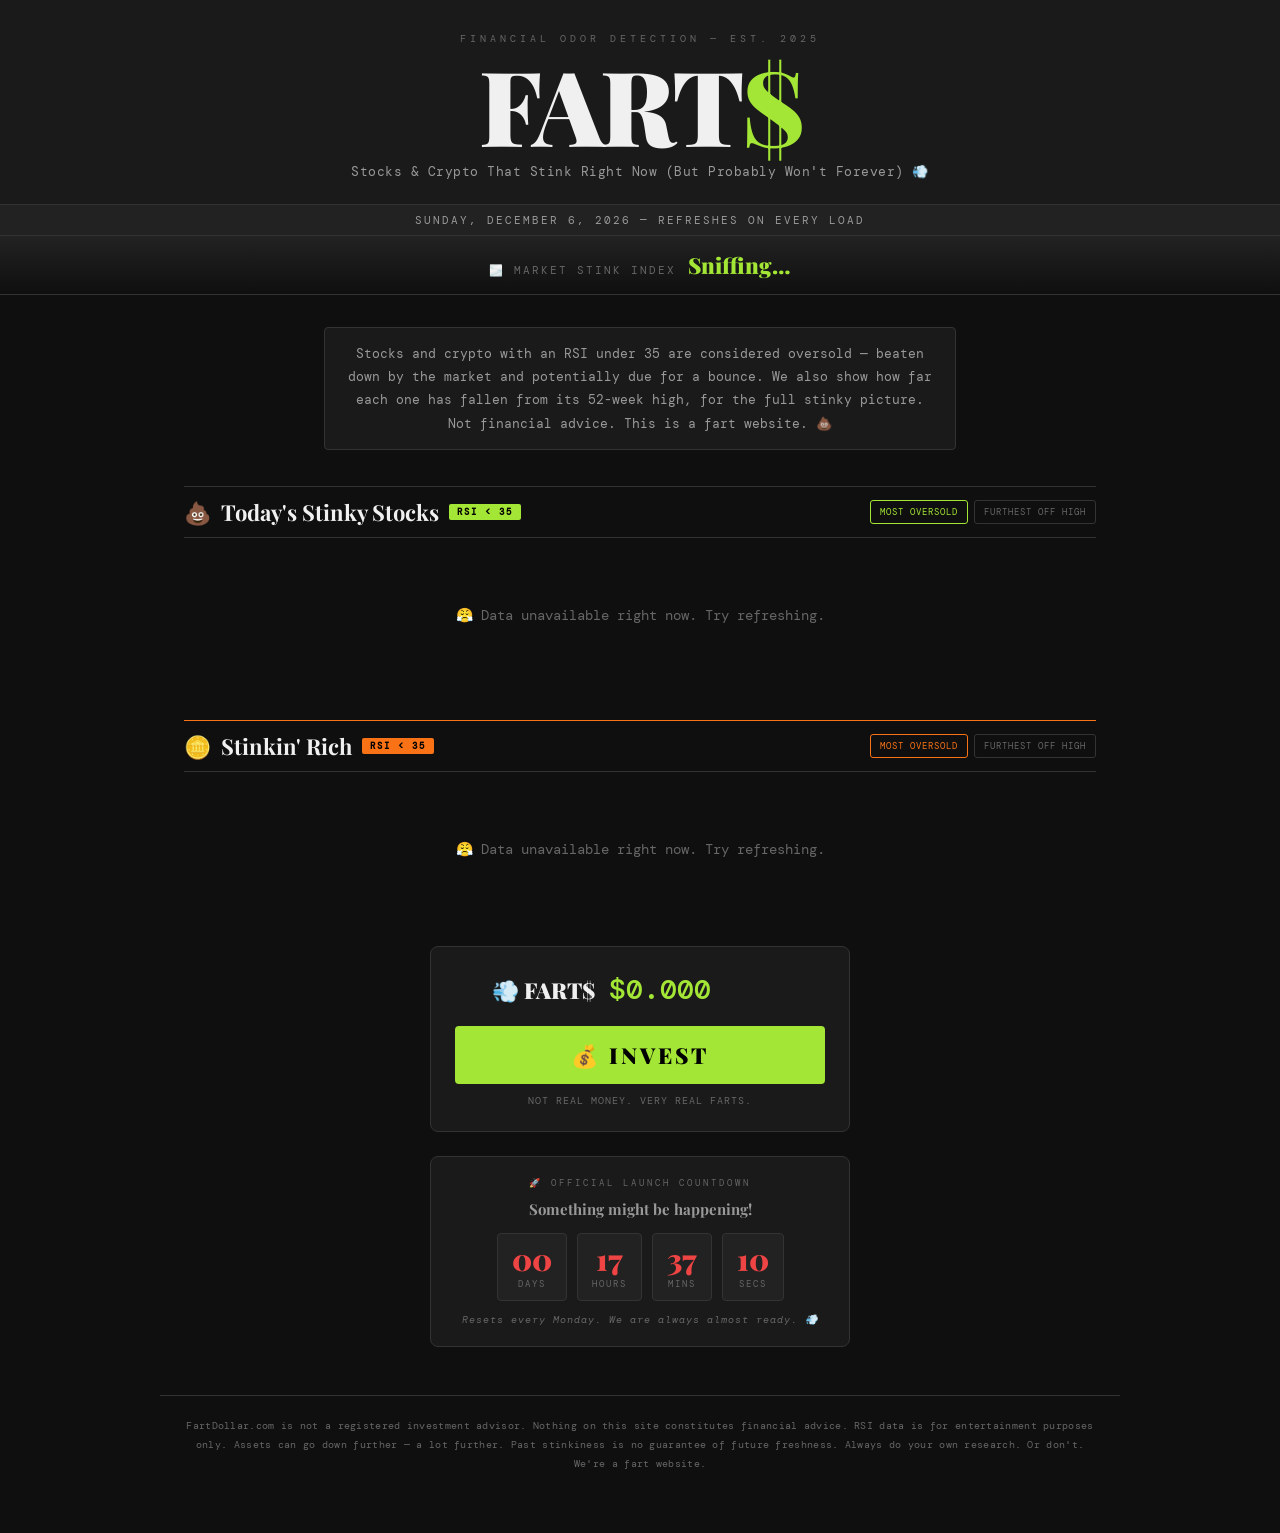
==== commit f4bf7096: "Add Market Stink Index, share buttons, and OG/social preview Adds a headline stat (average % off 52-" ====
--- a/index.html
+++ b/index.html
@@ -4,6 +4,21 @@
   <meta charset="UTF-8" />
   <meta name="viewport" content="width=device-width, initial-scale=1.0" />
   <title>FartDollar.com — Today's Stinky Stocks & Crypto</title>
+  <meta name="description" content="Stocks and crypto that have fallen from their highs, tracked daily by RSI and % off 52-week high. Not financial advice. It's a fart website." />
+
+  <meta property="og:type" content="website" />
+  <meta property="og:url" content="https://fartdollar.com/" />
+  <meta property="og:title" content="FartDollar.com — Today's Stinky Stocks & Crypto" />
+  <meta property="og:description" content="Stocks and crypto that have fallen from their highs, tracked daily. Not financial advice. It's a fart website." />
+  <meta property="og:image" content="https://fartdollar.com/og-image.png" />
+
+  <meta name="twitter:card" content="summary_large_image" />
+  <meta name="twitter:title" content="FartDollar.com — Today's Stinky Stocks & Crypto" />
+  <meta name="twitter:description" content="Stocks and crypto that have fallen from their highs, tracked daily. Not financial advice. It's a fart website." />
+  <meta name="twitter:image" content="https://fartdollar.com/og-image.png" />
+
+  <link rel="icon" href="data:image/svg+xml,<svg xmlns=%22http://www.w3.org/2000/svg%22 viewBox=%220 0 100 100%22><text y=%22.9em%22 font-size=%2290%22>💩</text></svg>" />
+
   <link href="https://fonts.googleapis.com/css2?family=Playfair+Display:wght@700;900&family=DM+Mono:wght@400;500&display=swap" rel="stylesheet" />
   <link rel="stylesheet" href="styles.css" />
 </head>
@@ -19,6 +34,11 @@
   </div>
 
   <div class="datebar" id="datebar">Loading market data...</div>
+
+  <div class="stink-index" id="stink-index">
+    <span class="stink-index-label">🌫️ Market Stink Index</span>
+    <span class="stink-index-value" id="stink-index-value">Sniffing…</span>
+  </div>
 
   <div class="explainer">
     <p>
--- a/styles.css
+++ b/styles.css
@@ -84,6 +84,33 @@
   color: var(--text-muted);
 }
 
+/* ---- STINK INDEX ---- */
+.stink-index {
+  display: flex;
+  align-items: baseline;
+  justify-content: center;
+  gap: 12px;
+  flex-wrap: wrap;
+  padding: 14px 16px;
+  text-align: center;
+  border-bottom: 1px solid var(--border);
+  background: linear-gradient(180deg, var(--surface2), var(--bg));
+}
+
+.stink-index-label {
+  font-size: 11px;
+  letter-spacing: 2px;
+  text-transform: uppercase;
+  color: var(--text-dim);
+}
+
+.stink-index-value {
+  font-family: 'Playfair Display', serif;
+  font-size: 22px;
+  font-weight: 900;
+  color: var(--stink);
+}
+
 /* ---- EXPLAINER ---- */
 .explainer {
   max-width: 680px;
@@ -362,6 +389,35 @@
   padding-left: 10px;
 }
 
+.card-footer {
+  display: flex;
+  justify-content: flex-end;
+  margin-top: 10px;
+}
+
+.share-btn {
+  font-family: 'DM Mono', monospace;
+  font-size: 10px;
+  letter-spacing: 0.5px;
+  background: transparent;
+  border: 1px solid var(--border);
+  color: var(--text-dim);
+  padding: 4px 9px;
+  border-radius: 3px;
+  cursor: pointer;
+  transition: border-color 0.15s, color 0.15s;
+}
+
+.share-btn:hover {
+  color: var(--stink);
+  border-color: var(--stink);
+}
+
+.crypto-card .share-btn:hover {
+  color: var(--crypto-accent);
+  border-color: var(--crypto-accent);
+}
+
 /* ---- LOADING / SKELETON ---- */
 .loading-state {
   grid-column: 1 / -1;
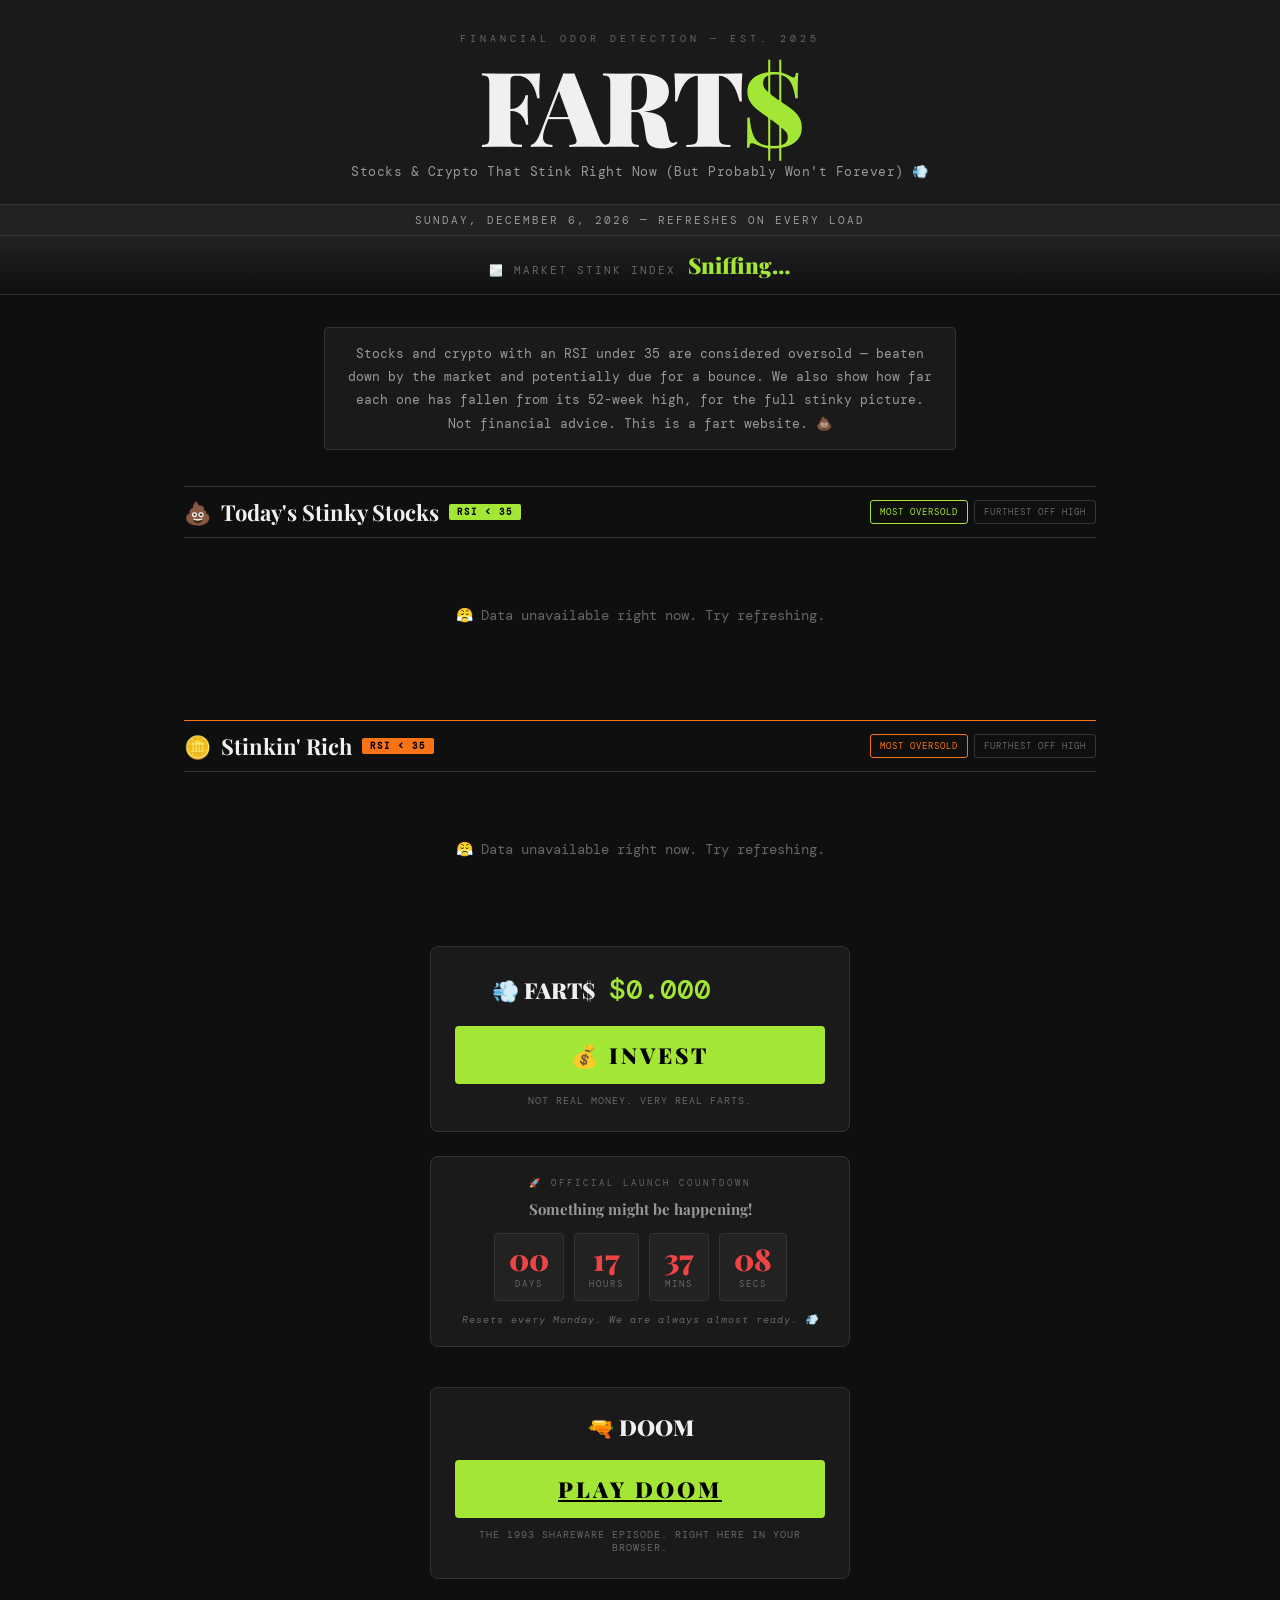
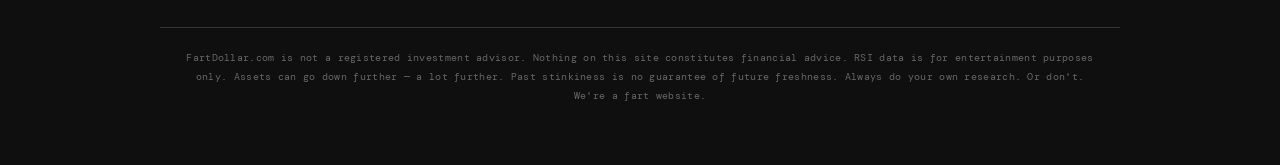
==== commit 2f016f8c: "Add a playable DOOM shareware page Embeds js-dos's hosted browser build of the 1993 shareware episod" ====
--- a/index.html
+++ b/index.html
@@ -95,6 +95,14 @@
       </div>
       <div class="countdown-sub">Resets every Monday. We are always almost ready. 💨</div>
     </div>
+
+    <div class="invest-widget">
+      <div class="ticker-row">
+        <div class="ticker-symbol">🔫 DOOM</div>
+      </div>
+      <a class="invest-btn" href="doom.html">Play DOOM</a>
+      <div class="invest-sub">The 1993 shareware episode. Right here in your browser.</div>
+    </div>
   </div>
 
   <footer>
--- a/styles.css
+++ b/styles.css
@@ -165,6 +165,7 @@
   color: #000;
   padding: 2px 8px;
   border-radius: 2px;
+  text-decoration: none;
 }
 
 .section-header .pill.crypto {
@@ -299,6 +300,43 @@
   text-overflow: ellipsis;
 }
 
+.wsb-badge {
+  display: inline-block;
+  font-size: 10px;
+  font-weight: 500;
+  color: var(--gold);
+  border: 1px solid var(--gold);
+  border-radius: 3px;
+  padding: 2px 7px;
+  margin-bottom: 12px;
+  text-decoration: none;
+  cursor: pointer;
+}
+
+.wsb-badge:hover {
+  background: var(--gold);
+  color: #000;
+}
+
+/* ---- DOOM PAGE ---- */
+.doom-frame-wrap {
+  width: 100%;
+  max-width: 960px;
+  aspect-ratio: 4 / 3;
+  margin: 0 auto 20px;
+  background: #000;
+  border: 1px solid var(--border);
+  border-radius: 6px;
+  overflow: hidden;
+}
+
+.doom-frame {
+  width: 100%;
+  height: 100%;
+  border: 0;
+  display: block;
+}
+
 .stock-price-row {
   display: flex;
   align-items: baseline;
@@ -379,8 +417,15 @@
   background: linear-gradient(to right, var(--green), var(--gold), var(--red));
 }
 
+.reasoning {
+  margin-top: 12px;
+  font-size: 12px;
+  color: var(--text);
+  line-height: 1.6;
+}
+
 .verdict {
-  margin-top: 12px;
+  margin-top: 10px;
   font-size: 11px;
   font-style: italic;
   color: var(--text-muted);
